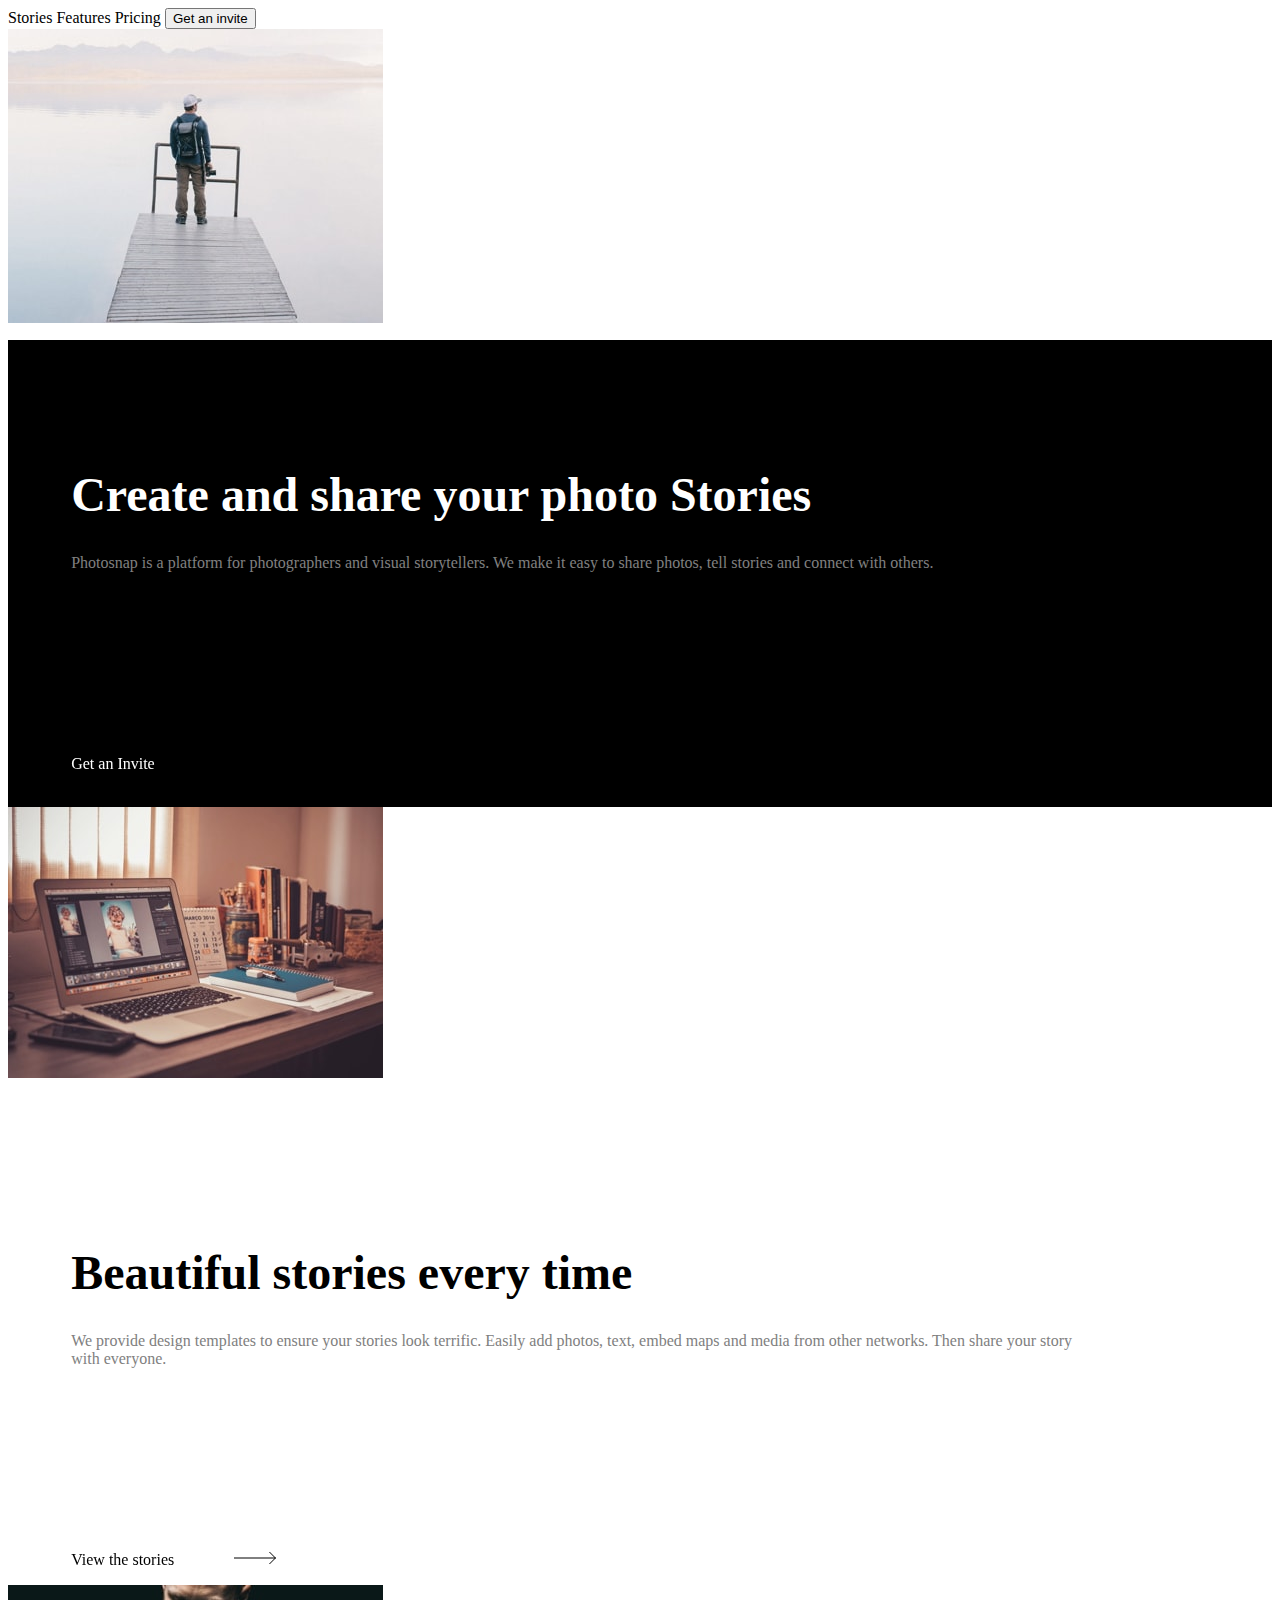
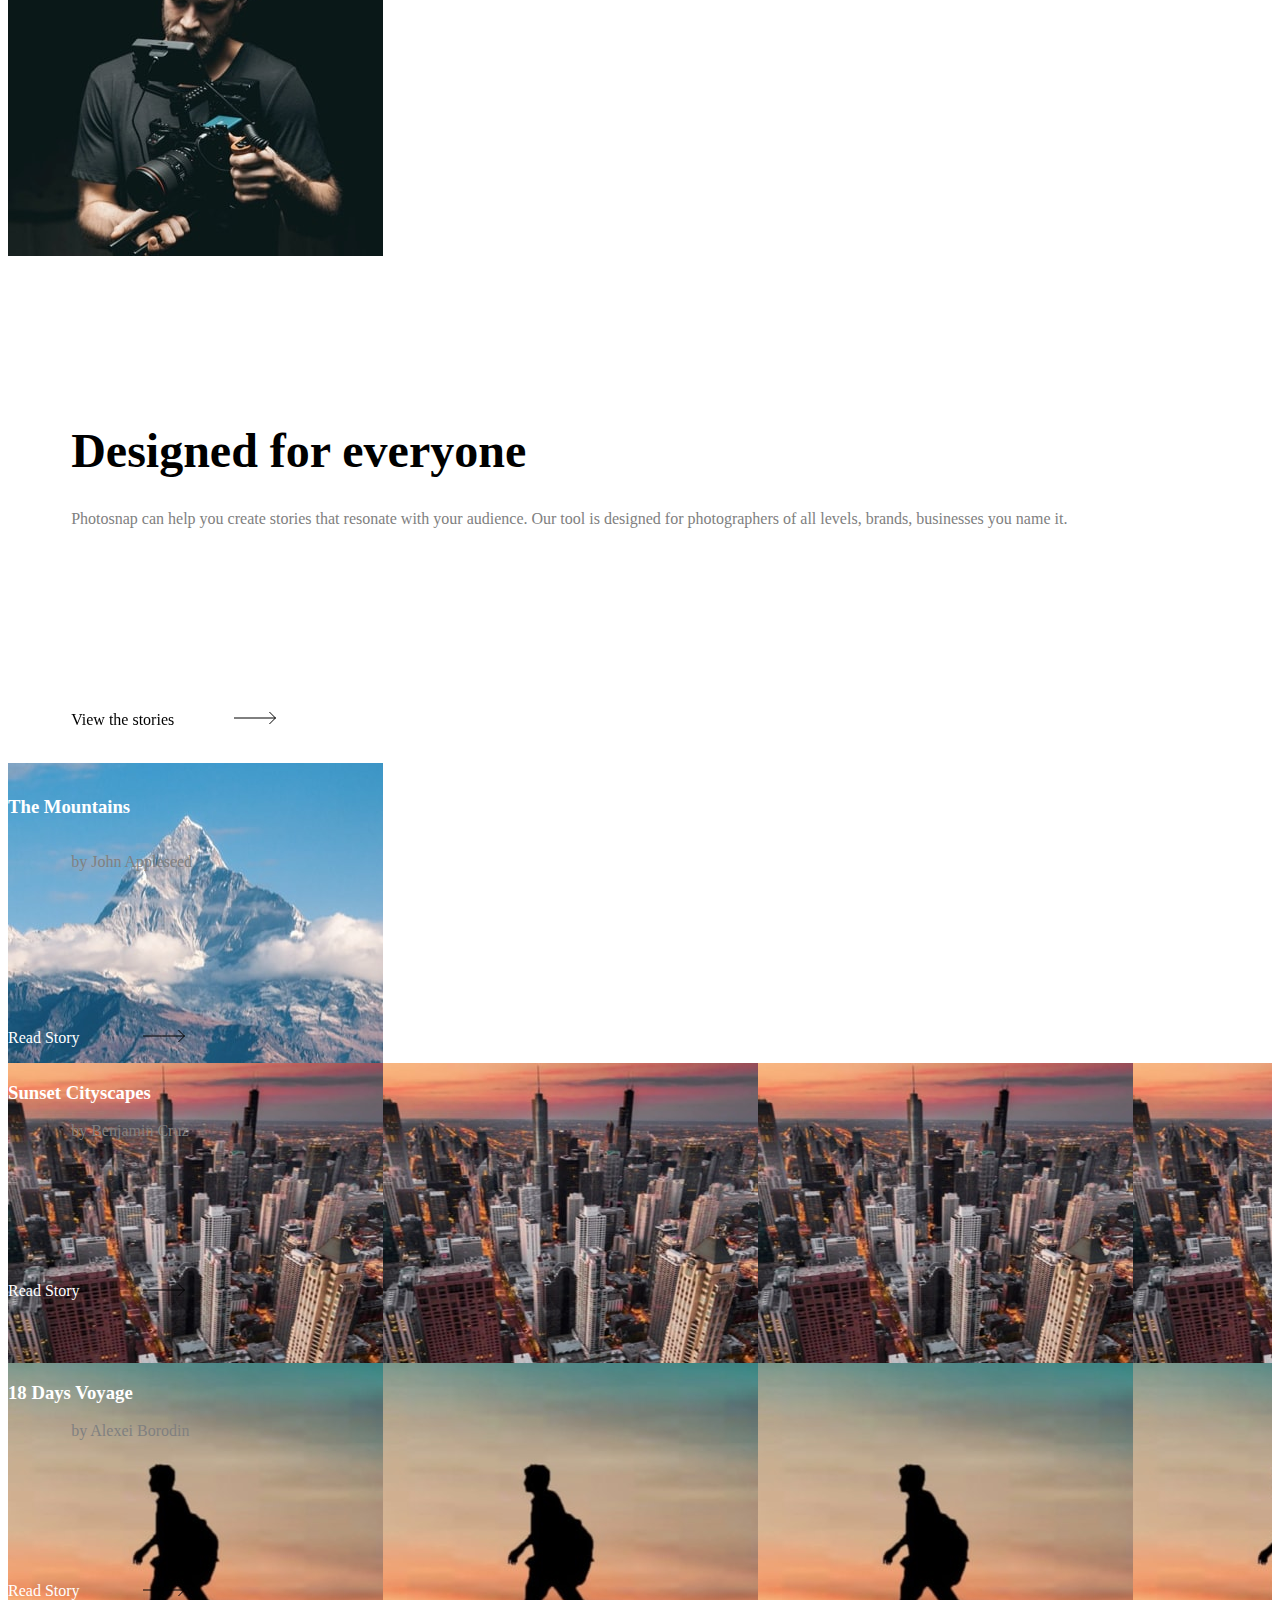
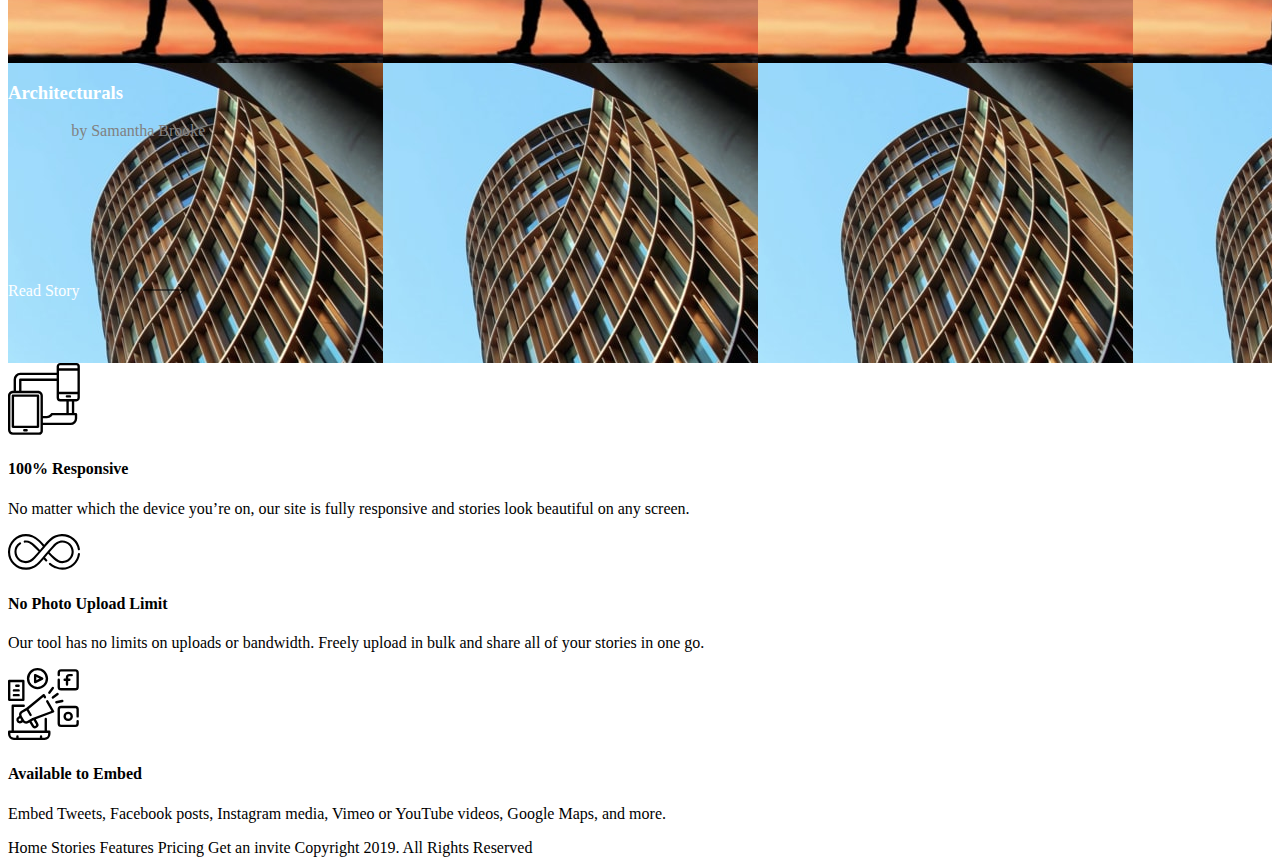
==== index.html @ 24b0a39c "Add files via upload" ====
<!DOCTYPE html>
<html lang="en">
<head>
  <meta charset="UTF-8">
  <meta name="viewport" content="width=device-width, initial-scale=1.0">
  <link rel="stylesheet" href="style.css">
  <link rel="icon" type="image/png" sizes="32x32" href="./assets/favicon-32x32.png">
  
  <title>Frontend Mentor | Photosnap Website Challenge</title>
</head>
<body>
<header class="mainHeader">
  Stories
  Features
  Pricing

  <button class="inviteNavButton">Get an invite</button>
</header>
<main>
  <section class="mainStories">
    <div class="stories1 storiesBig">
      <img src="/assets/home/mobile/create-and-share.jpg" alt="Lake View" class="storiesImg story1Img">
      <section class="storyWriteup story1WU">
        <h1 class="storiesH1">Create and share your photo Stories</h1>

        <p class="storiesP">Photosnap is a platform for photographers and visual storytellers. We make it 
        easy to share photos, tell stories and connect with others.</p>
        <p class="storiesActionP1">Get an Invite <a href="http://"><img src="/assets/shared/desktop/arrow.svg" class="arrowImg" alt="arrowImg"></a></p>
      </section>
    </div>
    <div class="stories2 storiesBig">
      <img src="/assets/home/mobile/beautiful-stories.jpg" alt="Laptop" class="storiesImg story2Img">
      <section class="storyWriteup">
        <h1 class="stories2H1">Beautiful stories every time</h1>
        
        <p class="storiesP">We provide design templates to ensure your stories look terrific. Easily add 
        photos, text, embed maps and media from other networks. Then share your story 
        with everyone.</p>
      

        <p class="storiesActionP2">View the stories<a href="http://"><img src="/assets/shared/desktop/arrow.svg" class="arrowImg" alt="arrowImg"></a></p>
      </section>
    </div>
    <div class="stories3 storiesBig">
      <img src="/assets/home/mobile/designed-for-everyone.jpg" alt="Pic Taking" class="storiesImg story3Img">
      <section class="storyWriteup">
        <h1 class="stories3H1">Designed for everyone</h1>

        <p class="storiesP">Photosnap can help you create stories that resonate with your audience.  Our 
        tool is designed for photographers of all levels, brands, businesses you name it. </p>

        <p class="storiesActionP3">View the stories<a href="http://"><img src="/assets/shared/desktop/arrow.svg" class="arrowImg" alt="arrowImg"></a></p>
      </section>
    </div>
    <div class="stories4 storiesSM">
      <h3 class="storiesH3">The Mountains</h3>
      <p class="storiesP">by John Appleseed</p>
      <p class="storiesActionP">Read Story<a href="http://"><img src="/assets/shared/desktop/arrow.svg" class="arrowImg" alt="arrowImg"></a></p>
    </div>
    <div class="stories5">
      <h3 class="storiesH3">Sunset Cityscapes</h3>
      <p class="storiesP">by Benjamin Cruz</p>
      <p class="storiesActionP">Read Story<a href="http://"><img src="/assets/shared/desktop/arrow.svg" class="arrowImg" alt="arrowImg"></a></p>
    </div>
    <div class="stories6">
      <h3 class="storiesH3">18 Days Voyage</h3>
      <p class="storiesP">by Alexei Borodin</p>
      <p class="storiesActionP">Read Story<a href="http://"><img src="/assets/shared/desktop/arrow.svg" class="arrowImg" alt="arrowImg"></a></p>
    </div>
    <div class="stories7">
      <h3 class="storiesH3">Architecturals</h3>
      <p class="storiesP">by Samantha Brooke</p>
      <p class="storiesActionP">Read Story<a href="http://"><img src="/assets/shared/desktop/arrow.svg" class="arrowImg" alt="arrow Img"></a></p>
    </div>
  </section>
  <section class="feturesDiv">
    <div class="feature1">
      <img src="/assets/features/desktop/responsive.svg" class="featureImg" alt="responsive feature" >
      <h4 class="featureH4">100% Responsive</h4>

      <p class="featureP">No matter which the device you’re on, our site is fully responsive and stories 
      look beautiful on any screen.</p>
    </div>
    <div class="feature2">
      <img src="/assets/features/desktop/no-limit.svg" class="featureImg" alt="no limit feature" >
      <h4 class="featureH4">No Photo Upload Limit</h4>

      <p class="featureP">Our tool has no limits on uploads or bandwidth. Freely upload in bulk and 
      share all of your stories in one go.</p>
    </div>
    <div class="feature3">
      <img src="/assets/features/desktop/embed.svg" class="featureImg" alt="embed feature" >
      <h4 class="featureH4">Available to Embed</h4>

      <p class="featureP">Embed Tweets, Facebook posts, Instagram media, Vimeo or YouTube videos, 
      Google Maps, and more. </p>
    </div>
  </section>
</main>
<footer>
  Home
  Stories
  Features
  Pricing

  Get an invite

  Copyright 2019. All Rights Reserved
</footer>
</body>
</html>
---- style.css ----
.mainStories{
    display: grid;
    grid-template-rows: 1fr 1fr 1fr;
}

.storiesBig{
    display: grid;
    grid-template-rows: 1fr 1.5fr;
    
}

.story1WU{
    
    font-family: sans-serif s;
    background-color: black;
}

.storiesH1{
    font-size: 48px;
    width: 80%;
    margin-top: 10%;
    margin-left: 5%;
    color: white;
    
}

.stories2H1,
.stories3H1{
    font-size: 48px;
    width: 80%;
    margin-top: 10%;
    margin-left: 5%;
    
    
}

.storiesP{
    color: gray;
    margin-left: 5%;
    width: 80%;
}

.storiesActionP1{
    color: white;
    margin-left: 5%;
    filter: saturate(200) hue-rotate(-140deg);
    margin-top: 5%;
    
}

.arrowImg{
    filter: contrast(50);
    margin-left: 5%;
    margin-top: 10%;
}

.storiesActionP2,
.storiesActionP3{
    color: black;
    margin-left: 5%;
    filter: saturate(200) hue-rotate(-140deg);
    margin-top: 5%;
    
}

.stories4{
    background-image: url(/assets/stories/mobile/mountains.jpg);
    height: 300px;
    background-repeat: no-repeat;
    color: white;
    display: flex;
    flex-direction: column;
    justify-content: end;
}

.stories5{
    background-image: url(/assets/stories/mobile/cityscapes.jpg);
    height: 300px;
    color: white;
}


.stories6{
    background-image: url(/assets/stories/mobile/18-days-voyage.jpg);
    height: 300px;
    color: white;
}


.stories7{
    background-image: url(/assets/stories/mobile/architecturals.jpg);
    height: 300px;
    color: white;

}

@media(min-width:1000px){

}
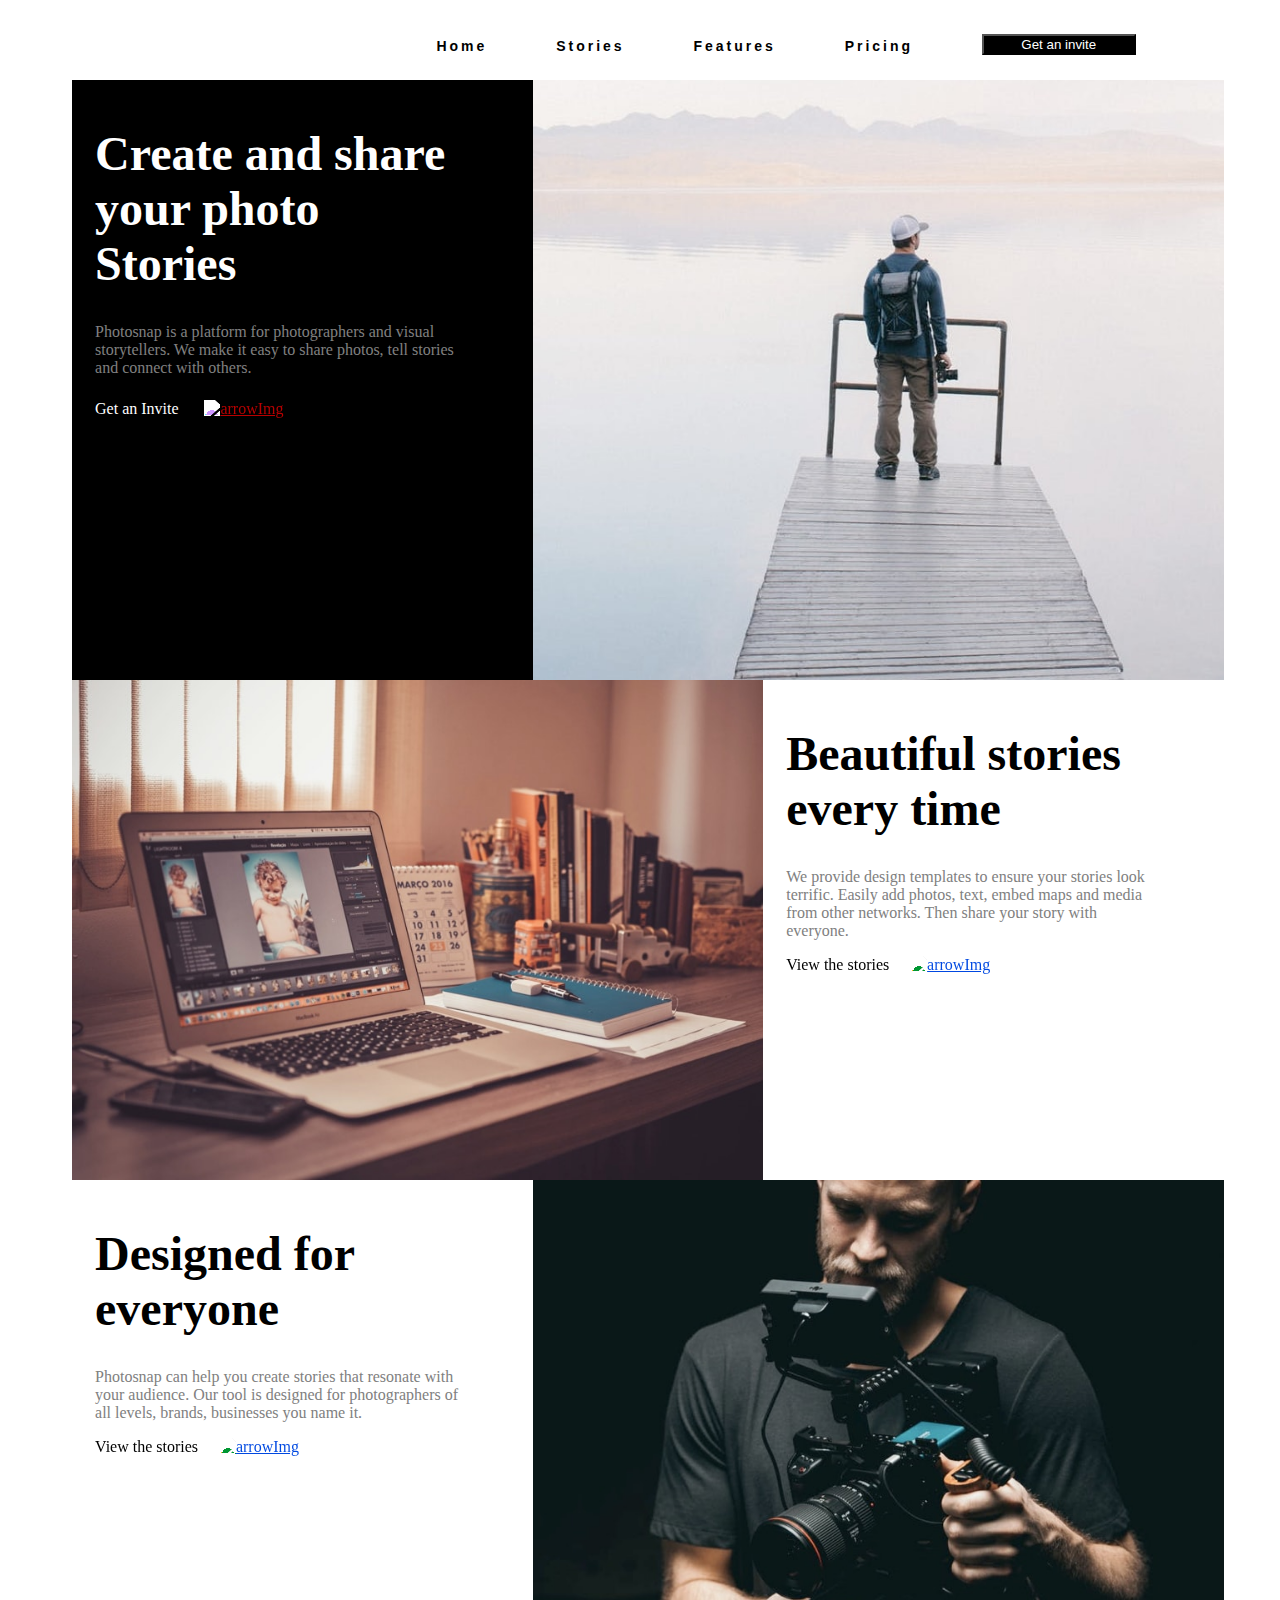
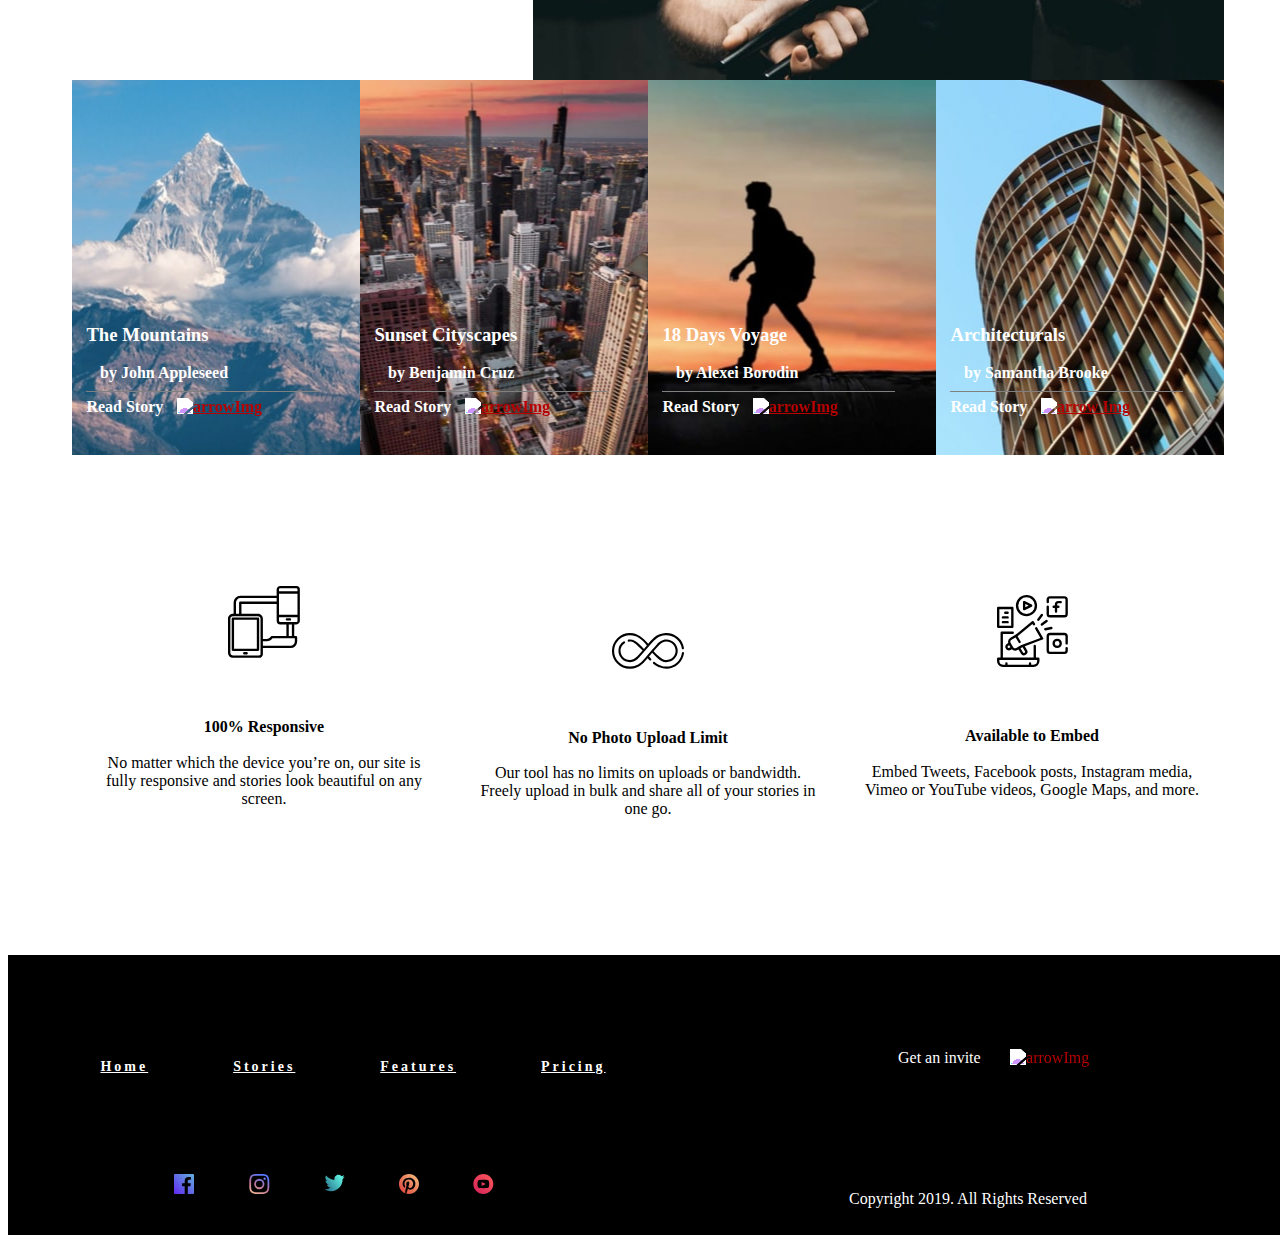
==== commit e0ed9201: "Add files via upload" ====
--- a/index.html
+++ b/index.html
@@ -5,32 +5,48 @@
   <meta name="viewport" content="width=device-width, initial-scale=1.0">
   <link rel="stylesheet" href="style.css">
   <link rel="icon" type="image/png" sizes="32x32" href="./assets/favicon-32x32.png">
-  
+  <link href="https://cdn.jsdelivr.net/npm/bootstrap@5.0.0-beta2/dist/css/bootstrap.min.css" rel="stylesheet" integrity="sha384-BmbxuPwQa2lc/FVzBcNJ7UAyJxM6wuqIj61tLrc4wSX0szH/Ev+nYRRuWlolflfl" crossorigin="anonymous">
   <title>Frontend Mentor | Photosnap Website Challenge</title>
 </head>
 <body>
+<div class="mainContainer">
 <header class="mainHeader">
-  Stories
-  Features
-  Pricing
+<nav>  
+  <div class="logo">
+    <img src="/assets/shared/desktop/logo-black.svg" alt="">
+  </div>
+  <ul class="nav-links">
+      <li><a href="#">Home</a></li>
+      <li><a href="#">Stories</a></li>
+      <li><a href="#">Features</a></li>
+      <li><a href="#">Pricing</a></li>
+      <button class="inviteNavButton">Get an invite</button>
+  </ul>
+  <div class="burger">
+      <div class="line1"></div>
+      <div class="line2"></div>
+      <div class="line3"></div>
+</div>
+</nav>
 
-  <button class="inviteNavButton">Get an invite</button>
 </header>
 <main>
   <section class="mainStories">
     <div class="stories1 storiesBig">
-      <img src="/assets/home/mobile/create-and-share.jpg" alt="Lake View" class="storiesImg story1Img">
+      <!-- <img src="/assets/home/mobile/create-and-share.jpg" alt="Lake View" class="storiesImg story1Img"> -->
+      <div class="story1Img"></div>
       <section class="storyWriteup story1WU">
         <h1 class="storiesH1">Create and share your photo Stories</h1>
 
         <p class="storiesP">Photosnap is a platform for photographers and visual storytellers. We make it 
         easy to share photos, tell stories and connect with others.</p>
-        <p class="storiesActionP1">Get an Invite <a href="http://"><img src="/assets/shared/desktop/arrow.svg" class="arrowImg" alt="arrowImg"></a></p>
+        <p class="storiesActionP1">Get an Invite <a href="http://"><img src="/assets/shared/desktop/arrow-white.svg" class="arrowImg" alt="arrowImg"></a></p>
       </section>
     </div>
     <div class="stories2 storiesBig">
-      <img src="/assets/home/mobile/beautiful-stories.jpg" alt="Laptop" class="storiesImg story2Img">
-      <section class="storyWriteup">
+      <!-- <img src="/assets/home/mobile/beautiful-stories.jpg" alt="Laptop" class="storiesImg story2Img"> -->
+      <div class="story2Img"></div>
+      <section class="storyWriteup story2WU">
         <h1 class="stories2H1">Beautiful stories every time</h1>
         
         <p class="storiesP">We provide design templates to ensure your stories look terrific. Easily add 
@@ -38,42 +54,52 @@
         with everyone.</p>
       
 
-        <p class="storiesActionP2">View the stories<a href="http://"><img src="/assets/shared/desktop/arrow.svg" class="arrowImg" alt="arrowImg"></a></p>
+        <p class="storiesActionP2">View the stories<a href="http://"><img src="/assets/shared/desktop/arrow-black.svg" class="arrowImg" alt="arrowImg"></a></p>
       </section>
     </div>
     <div class="stories3 storiesBig">
-      <img src="/assets/home/mobile/designed-for-everyone.jpg" alt="Pic Taking" class="storiesImg story3Img">
-      <section class="storyWriteup">
+      <!-- <img src="/assets/home/mobile/designed-for-everyone.jpg" alt="Pic Taking" class="storiesImg story3Img"> -->
+      <div class="story3Img"></div>
+      <section class="storyWriteup story3WU">
         <h1 class="stories3H1">Designed for everyone</h1>
 
         <p class="storiesP">Photosnap can help you create stories that resonate with your audience.  Our 
         tool is designed for photographers of all levels, brands, businesses you name it. </p>
 
-        <p class="storiesActionP3">View the stories<a href="http://"><img src="/assets/shared/desktop/arrow.svg" class="arrowImg" alt="arrowImg"></a></p>
+        <p class="storiesActionP3">View the stories<a href="http://"><img src="/assets/shared/desktop/arrow-black.svg" class="arrowImg" alt="arrowImg"></a></p>
       </section>
     </div>
-    <div class="stories4 storiesSM">
-      <h3 class="storiesH3">The Mountains</h3>
-      <p class="storiesP">by John Appleseed</p>
-      <p class="storiesActionP">Read Story<a href="http://"><img src="/assets/shared/desktop/arrow.svg" class="arrowImg" alt="arrowImg"></a></p>
-    </div>
-    <div class="stories5">
-      <h3 class="storiesH3">Sunset Cityscapes</h3>
-      <p class="storiesP">by Benjamin Cruz</p>
-      <p class="storiesActionP">Read Story<a href="http://"><img src="/assets/shared/desktop/arrow.svg" class="arrowImg" alt="arrowImg"></a></p>
-    </div>
-    <div class="stories6">
-      <h3 class="storiesH3">18 Days Voyage</h3>
-      <p class="storiesP">by Alexei Borodin</p>
-      <p class="storiesActionP">Read Story<a href="http://"><img src="/assets/shared/desktop/arrow.svg" class="arrowImg" alt="arrowImg"></a></p>
-    </div>
-    <div class="stories7">
-      <h3 class="storiesH3">Architecturals</h3>
-      <p class="storiesP">by Samantha Brooke</p>
-      <p class="storiesActionP">Read Story<a href="http://"><img src="/assets/shared/desktop/arrow.svg" class="arrowImg" alt="arrow Img"></a></p>
-    </div>
+    <section class="storiesSM">
+      <div class="stories4 ">
+        <div class="storiesSMWU">
+          <h3 class="storiesH3">The Mountains</h3>
+          <p class="storiesP4">by John Appleseed</p>
+          <p class="storiesActionP4">Read Story<a href="http://"><img src="/assets/shared/desktop/arrow-white.svg" class="arrowImg" alt="arrowImg"></a></p>
+        </div>
+      </div>
+      <div class="stories5">
+        <div class="storiesSMWU">
+          <h3 class="storiesH3">Sunset Cityscapes</h3>
+          <p class="storiesP4">by Benjamin Cruz</p>
+          <p class="storiesActionP4">Read Story<a href="http://"><img src="/assets/shared/desktop/arrow-white.svg" class="arrowImg" alt="arrowImg"></a></p>
+        </div>
+      </div>
+      <div class="stories6">
+        <div class="storiesSMWU">
+          <h3 class="storiesH3">18 Days Voyage</h3>
+          <p class="storiesP4">by Alexei Borodin</p>
+          <p class="storiesActionP4">Read Story<a href="http://"><img src="/assets/shared/desktop/arrow-white.svg" class="arrowImg" alt="arrowImg"></a></p>
+        </div>
+      </div>
+      <div class="stories7">
+        <div class="storiesSMWU">
+          <h3 class="storiesH3">Architecturals</h3>
+          <p class="storiesP4">by Samantha Brooke</p>
+          <p class="storiesActionP4">Read Story<a href="http://"><img src="/assets/shared/desktop/arrow-white.svg" class="arrowImg" alt="arrow Img"></a></p>
+        </div>
+      </div>
   </section>
-  <section class="feturesDiv">
+  <section class="featuresDiv">
     <div class="feature1">
       <img src="/assets/features/desktop/responsive.svg" class="featureImg" alt="responsive feature" >
       <h4 class="featureH4">100% Responsive</h4>
@@ -97,15 +123,31 @@
     </div>
   </section>
 </main>
+</div>
 <footer>
-  Home
-  Stories
-  Features
-  Pricing
+  <div class="footerName"><img class="footerLogo" src="/assets/shared/desktop/logo-white.svg" alt="" fill="#0000ff"></div>
+  <div class="btn-group ">
+    <a href="#"><img src="/assets/shared/desktop/facebook.svg" alt="" class="socialBtns"></a>
+    <a href="#"><img src="/assets/shared/desktop/instagram.svg" alt="" class="socialBtns"></a>
+    <a href="#"><img src="/assets/shared/desktop/twitter.svg" alt="" class="socialBtns"></a>
+    <a href="#"><img src="/assets/shared/desktop/pinterest.svg" alt="" class="socialBtns"></a>
+    <a href="#"><img src="/assets/shared/desktop/youtube.svg" alt="" class="socialBtns"></a>
+  </div>
+  <ul class="footerLinks">
+    <li><a href="#">Home</a></li>
+    <li><a href="#">Stories</a></li>
+    <li><a href="#">Features</a></li>
+    <li><a href="#">Pricing</a></li>
+  </ul>
 
-  Get an invite
 
-  Copyright 2019. All Rights Reserved
+  <a id="inviteNavButtonFooter">Get an invite<img src="/assets/shared/desktop/arrow-white.svg" class="arrowImg" alt="arrowImg"></a>
+
+  <div class="footerCopy"><p>Copyright 2019. All Rights Reserved</p></div>
+  
 </footer>
+
+<script src="/script.js"></script>
+
 </body>
 </html>--- a/style.css
+++ b/style.css
@@ -1,20 +1,90 @@
-
+body{
+    width: 100%;
+    box-sizing: border-box;
+}
+
+.mainContainer{
+    min-height: calc(100vh - 200px);
+}
+
+nav {
+    display: flex;
+    justify-content: space-around;
+    align-items: center;
+    min-height: 8vh;
+    background-color: white;
+    font-family: 'Poppins', sans-serif;
+}
+
+.logo{
+    color: rgb(224, 224, 224);
+    text-transform: uppercase;
+    letter-spacing: 5px;
+    font-size: 20px;
+
+}
+
+.nav-links{
+    display: flex;
+    justify-content: space-around;
+    align-items: flex-end;
+    width: 30%;
+}
+
+.nav-links li{
+    list-style: none;
+}
+
+.nav-links a{
+    color: black;
+    text-decoration: none;
+    letter-spacing: 3px;
+    font-weight: bold;
+    font-size: 14px;
+}
+
+.burger{
+    display: none;
+    cursor: pointer;
+    
+
+}
+
+.burger div{
+    width: 25px;
+    height: 3px;
+    background-color: rgb(224, 224, 224);
+    margin: 5px;
+    transition: all 0.3 ease;
+}
+
+.inviteNavButton{
+    background-color: black;
+    color: white;
+    width: 50%;
+}
 
 .mainStories{
     display: grid;
     grid-template-rows: 1fr 1fr 1fr;
+    width: 90%;
+    margin:auto;
 }
 
 .storiesBig{
     display: grid;
     grid-template-rows: 1fr 1.5fr;
-    
+    width: 100%;
 }
 
 .story1WU{
     
     font-family: sans-serif s;
     background-color: black;
+}
+
+.story1Img{
+    background-image: url(/assets/home/mobile/create-and-share.jpg);
 }
 
 .storiesH1{
@@ -36,6 +106,12 @@
     
 }
 
+.story2Img{
+    background-image: url(/assets/home/mobile/beautiful-stories.jpg);
+}
+.story3Img{
+    background-image: url(/assets/home/mobile/designed-for-everyone.jpg);
+}
 .storiesP{
     color: gray;
     margin-left: 5%;
@@ -45,15 +121,18 @@
 .storiesActionP1{
     color: white;
     margin-left: 5%;
-    filter: saturate(200) hue-rotate(-140deg);
+    /* filter: saturate(200) hue-rotate(-140deg); */
     margin-top: 5%;
     
 }
 
 .arrowImg{
-    filter: contrast(50);
+    filter: contrast(100) saturate(200) hue-rotate(140deg);
+    background-color: transparent;
     margin-left: 5%;
-    margin-top: 10%;
+    /* margin-top: 10%; */
+    color: blue;
+    fill: #060;
 }
 
 .storiesActionP2,
@@ -61,41 +140,490 @@
     color: black;
     margin-left: 5%;
     filter: saturate(200) hue-rotate(-140deg);
-    margin-top: 5%;
-    
+    /* margin-top: 5%; */
+    
+}
+
+.storiesActionP4{
+    margin-top: -10px;
+}
+.storiesSM{
+    display: grid;
+    width: 100%;
+    grid-template-rows: repeat(4, 375px);
 }
 
 .stories4{
     background-image: url(/assets/stories/mobile/mountains.jpg);
-    height: 300px;
+    
     background-repeat: no-repeat;
-    color: white;
+    background-position: center;
+    background-size: auto;
+    /* width: 100%; */
+    color: white;
+    display: grid;
+    grid-template-rows: 60% 40%;
+    
+    
+}
+
+.stories5{
+    background-image: url(/assets/stories/mobile/cityscapes.jpg);
+    
+    color: white;
+    background-repeat: no-repeat;
+    background-position: center;
+    background-size: auto;
+   
+    display: grid;
+    grid-template-rows: 60% 40%;
+}
+
+
+.stories6{
+    background-image: url(/assets/stories/mobile/18-days-voyage.jpg);
+    
+    background-repeat: no-repeat;
+    background-position: center;
+    background-size: auto;
+    
+    color: white;
+    display: grid;
+    grid-template-rows: 60% 40%;
+
+}
+
+
+.stories7{
+    background-image: url(/assets/stories/mobile/architecturals.jpg);
+    
+    background-repeat: no-repeat;
+    background-position: center;
+    background-size: auto;
+    
+    color: white;
+    display: grid;
+    grid-template-rows: 60% 40%;
+
+}
+
+.storiesSMWU{
+    grid-row: 2/3;
+    margin-left: 5%;
+    color: white;
+    font-weight: 300;
+    margin-bottom: -3%;
+}
+.storiesP4{
+    color: white;
+    padding-left: 5%;
+    width: 80%;
+    font-weight: 800;
+    padding-bottom: 3%;
+    border-bottom: gray 1px solid;
+}
+.storiesActionP4{
+    font-weight: 700;
+}
+
+.featuresDiv{
+    text-align: center;
+    width: 80%;
+    margin: auto;
+    margin-top: 10%;
+}
+
+.feature2{
+    margin-top: 20%;
+}
+
+.feature3{
+    margin-top: 20%;
+    margin-bottom: 25%;
+}
+
+.featureH4{
+    font-weight: 800;
+}
+
+footer{
+    padding-top: 30px;
+    height: 400px;
+    background-color: #000000;
+    text-align: center;
+}
+
+#inviteNavButtonFooter {
+    background-color: black;
+    color: white;
+    text-align: center;
+    margin-left: 8%;
+    margin-top: 10%;
+}
+
+.footerLinks{
     display: flex;
     flex-direction: column;
-    justify-content: end;
-}
-
-.stories5{
-    background-image: url(/assets/stories/mobile/cityscapes.jpg);
-    height: 300px;
-    color: white;
-}
-
-
-.stories6{
-    background-image: url(/assets/stories/mobile/18-days-voyage.jpg);
-    height: 300px;
-    color: white;
-}
-
-
-.stories7{
-    background-image: url(/assets/stories/mobile/architecturals.jpg);
-    height: 300px;
-    color: white;
-
-}
-
-@media(min-width:1000px){
-
+
+    text-decoration: none;
+    letter-spacing: 3px;
+    font-weight: bold;
+    font-size: 14px;
+    color: white;
+
+}
+
+.footerName{
+    margin-bottom: 20px;
+    margin-top: 10px;
+}
+
+.footerLinks li {
+    list-style: none;
+    color: white;
+    margin-bottom: 5px;
+}
+
+.footerLinks a {
+    list-style: none;
+    color: white;
+    letter-spacing: 3px;
+    margin-top: 10px;
+}
+
+.footerCopy{
+    margin-top: 10%;
+    color: white;
+}
+
+.btn-group{
+    background-color: black;
+    display: flex;
+    justify-content: space-between;
+    width:40%;
+    margin-bottom: 5%;
+    margin-top: 3%;
+}
+.socialBtns{
+    margin-left: 30%;
+    /* padding-left: 3%; */
+    
+}
+
+/* NAV */
+@media screen and (max-width: 900px){
+    body{
+        overflow-x: hidden;
+    }
+    
+    .nav-links{
+        position: absolute;
+            right: 0;
+            height: 300px;
+            top: 8vh;
+            background-color: #ffffff;
+            display: flex;
+            flex-direction: column;
+            align-items: center;
+            width: 100%;
+            transform: translateX(100%);
+            transition: transform 0.5s ease-in;
+    }
+
+    .nav-links li{
+        opacity: 0;
+    }
+
+    .burger{
+        display: block;
+    }
+
+    
+
+}
+
+.nav-active {
+    transform: translateX(0%);
+}
+
+/* normal Media Qs */
+
+@media(min-width:500px){
+    .mainStories{
+        display: grid;
+        grid-template-rows: 600px 500px 500px;
+        
+    }
+
+    .stories1{
+        display: grid;
+        grid-template-columns: 60% 40%;
+        grid-row: 1/2;
+        grid-template-rows: 100%;
+    }
+
+    .story1WU{
+        grid-column: 1/2;
+        grid-row: 1/2;
+       
+       
+    }
+
+    .story1Img{
+        grid-column: 2/3;
+        grid-row: 1/2;
+        background-image: url(/assets/home/tablet/create-and-share.jpg);
+    }
+
+    .stories2{
+        grid-row: 2/3;
+        display: grid;
+        grid-template-columns: 40% 60%;
+        height: 100%;
+        grid-template-rows: 100%;
+    }
+
+    .story2Img{
+        background-image: url(/assets/home/tablet/beautiful-stories.jpg);
+        grid-column: 1/2;
+        /* background-position: center; */
+        height: 100%;
+        grid-row: 1/2;
+        background-repeat: no-repeat;
+    }
+    .story2WU{
+        grid-column: 2/3;
+        grid-row: 1/2;
+    }
+
+    .stories3{
+        grid-row: 3/4;
+        display: grid;
+        grid-template-columns: 60% 40%;
+        grid-template-rows: 100%;
+    }
+
+    .story3WU{
+        grid-column: 1/2;
+        grid-row: 1/2;
+    }
+    .story3Img{
+        grid-column: 2/3;
+        background-image: url(/assets/home/tablet/designed-for-everyone.jpg);
+    }
+
+    .storiesSM{
+        display: grid;
+        grid-template-columns: 1fr 1fr;
+        grid-template-rows: 375px 375px;
+    }
+
+    .stories4{
+        grid-column: 1/2;
+        grid-row: 1/2;
+    }
+    .stories5{
+        grid-column: 2/3;
+        grid-row: 1/2;
+    }
+    .stories6{
+        grid-column: 1/2;
+        grid-row: 2/3;
+    }
+    .stories7{
+        grid-column: 2/3;
+        grid-row: 2/3;
+    }
+
+    .featuresDiv{
+        width: 75%;
+    }
+    .featureImg{
+        margin-bottom: 10%;
+    }
+    .featureH4{
+        margin-bottom: 5%;
+    }
+
+    footer{
+        display: grid;
+        grid-template-columns: 50% 50%;
+        grid-template-rows: 50% 50%;
+        height: 200px;
+    }
+    .footerName{
+        grid-column: 1/2;
+        grid-row: 1/2;
+    }
+    .footerLinks{
+        
+        grid-column: 1/2;
+        grid-row: 1/2;
+        display: flex;
+        flex-direction: row;
+        justify-content: space-between;
+        padding-top: 60px;
+        text-decoration: none;
+        margin-left: 10px;
+        word-spacing: 5%;
+    }
+    
+    .btn-group{
+        grid-column: 1/2;
+        grid-row: 2/3;
+        display: flex;
+        justify-content: space-between;
+        width:50%;
+        margin-left: 25%;
+        margin-top: 10%;
+    }
+    .inviteNavButtonFooter{
+        grid-column: 2/3;
+        grid-row: 1/2;
+    }
+    .footerCopy{
+        grid-column: 2/3;
+        grid-row: 2/3;
+    }
+
+}
+
+
+
+@media(min-width:920px){
+
+    .nav-links{
+        display: flex;
+        justify-content: space-around;
+        width: 60%;
+    }
+
+    .inviteNavButton{
+        background-color: black;
+        color: white;
+        width: 20%;
+    }
+
+    .stories1{
+        grid-template-columns: 40% 60%;
+    }
+    .story1Img{
+        background-image: url(/assets/home/desktop/create-and-share.jpg);
+        background-size: cover;
+    }
+    .stories2{
+        grid-template-columns: 60% 40%;
+    }
+    .story2Img{
+        background-image: url(/assets/home/desktop/beautiful-stories.jpg);
+        background-size: cover;
+    }
+    .stories3{
+        grid-template-columns: 40% 60%;
+    }
+    .story3Img{
+        background-image: url(/assets/home/desktop/designed-for-everyone.jpg);
+        background-size: cover;
+    }
+
+    .storiesSM {
+        display: grid;
+        grid-template-columns: repeat(4, 1fr);
+        grid-template-rows: 375px;
+        height: 100%;
+        
+    }
+    .stories4{
+        grid-column: 1/2;
+        grid-row: 1/2;
+    }
+    .stories5{
+        grid-column: 2/3;
+        grid-row: 1/2;
+    }
+    .stories6{
+        grid-column: 3/4;
+        grid-row: 1/2;
+    }
+    .stories7{
+        grid-column: 4/5;
+        grid-row: 1/2;
+    }
+
+    .featuresDiv{
+        display: flex;
+        /* grid-template-columns: 1fr 1fr 1fr; */
+        width: 100%;
+        margin: auto;
+        align-items: center;
+        flex-direction: row;
+        justify-content: space-around;
+        height: 500px;
+    }
+    .feature1{
+        width: 30%;
+        margin-top: initial;
+    }
+    .feature2{
+        width: 30%;
+        margin-top: 5%;
+    }
+    .feature3{
+        width: 30%;
+        margin: initial;
+        
+    }
+
+    footer{
+        display: grid;
+        grid-template-columns: 50% 50%;
+        grid-template-rows: 50% 50%;
+        height: 250px;
+    }
+
+    .footerLinks{
+        
+        grid-column: 1/2;
+        grid-row: 1/2;
+        display: flex;
+        flex-direction: row;
+        justify-content: space-around;
+        padding-top: 60px;
+        text-decoration: none;
+        margin-left: 10px;
+        /* word-spacing: 2%; */
+    }
+    
+    .btn-group{
+        grid-column: 1/2;
+        grid-row: 2/3;
+        display: flex;
+        justify-content: space-between;
+        width:50%;
+        margin-left: 25%;
+        margin-top: 10%;
+    }
+
+}
+
+
+@keyframes navLinkFade{
+    from{
+        opacity: 0;
+        transform: translateX(50px);
+    }
+    to{
+        opacity: 1;
+        transform: translateX(0px);
+    }
+}
+
+.toggle .line1{
+    transform: rotate(-45deg) translate(-5px, 6px);
+}
+.toggle .line2{
+    opacity: 0;
+}
+.toggle .line3{
+    transform: rotate(45deg) translate(-5px, -6px);
 }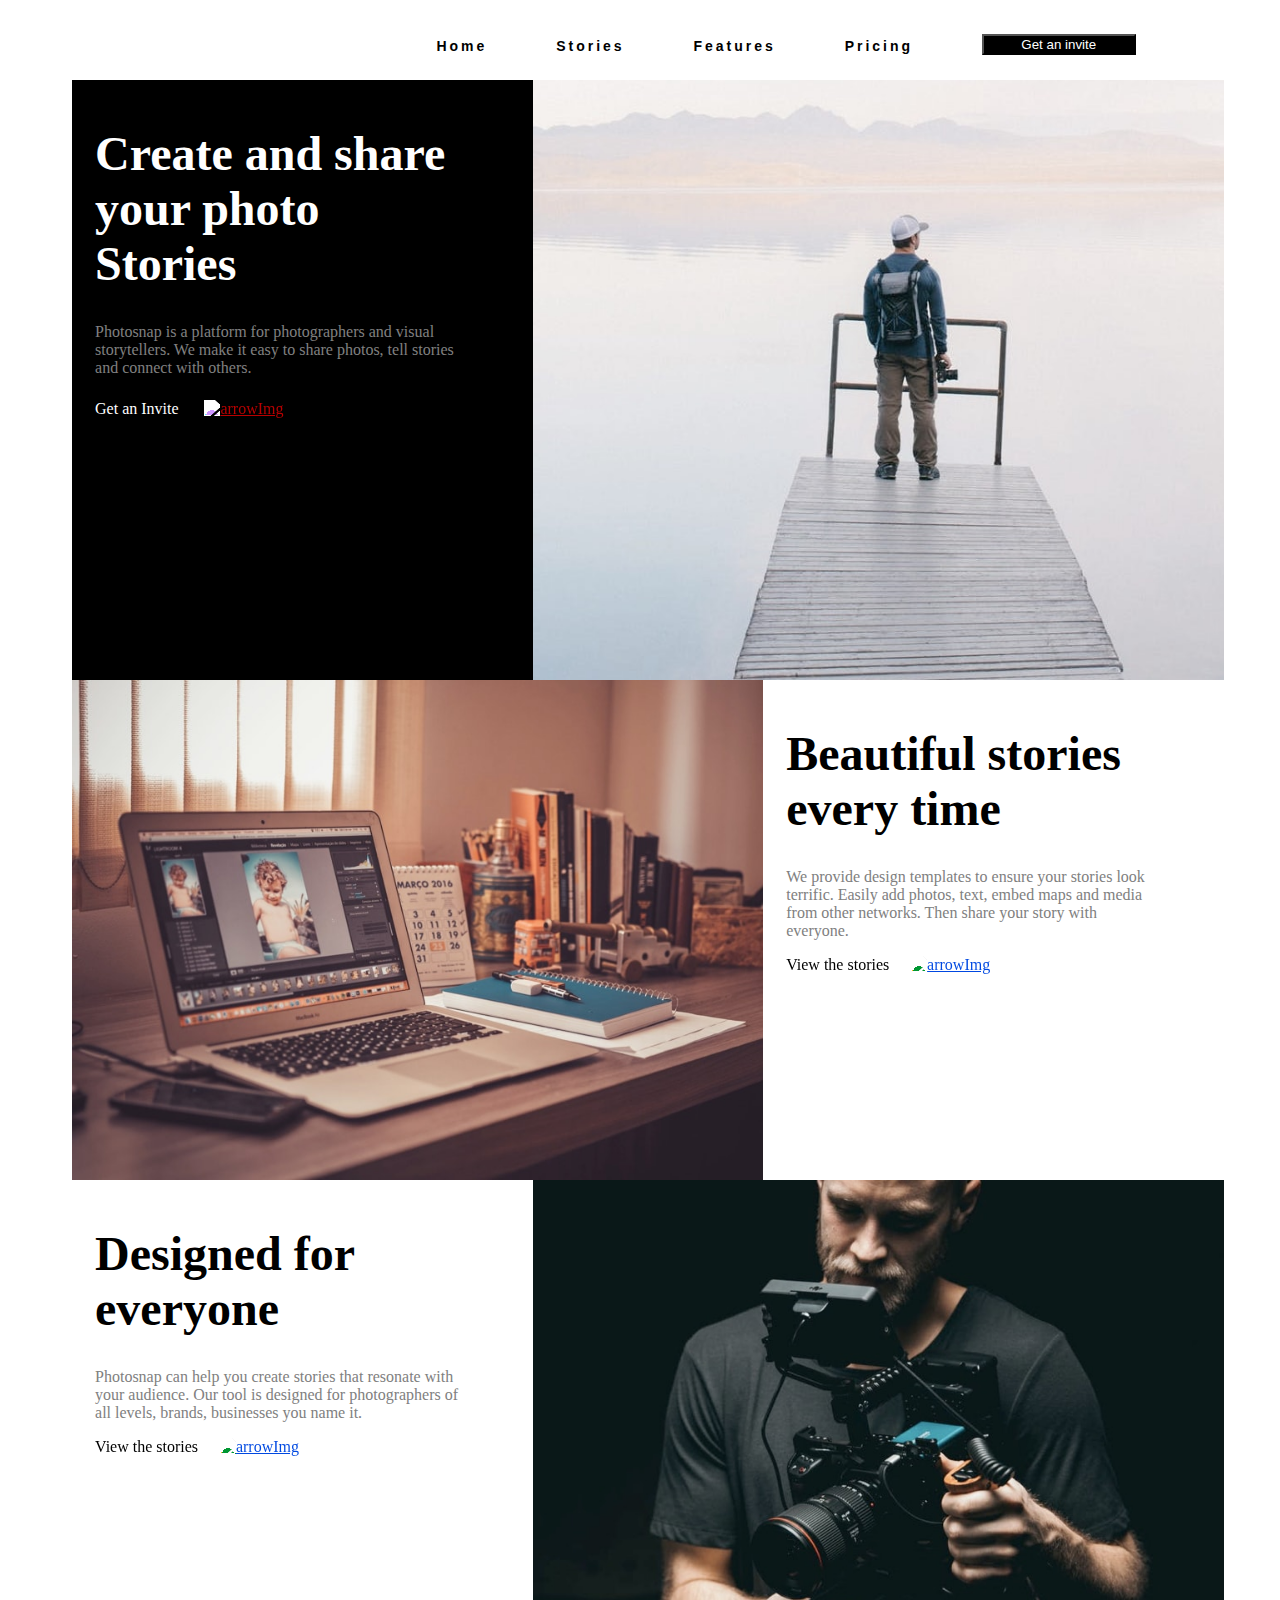
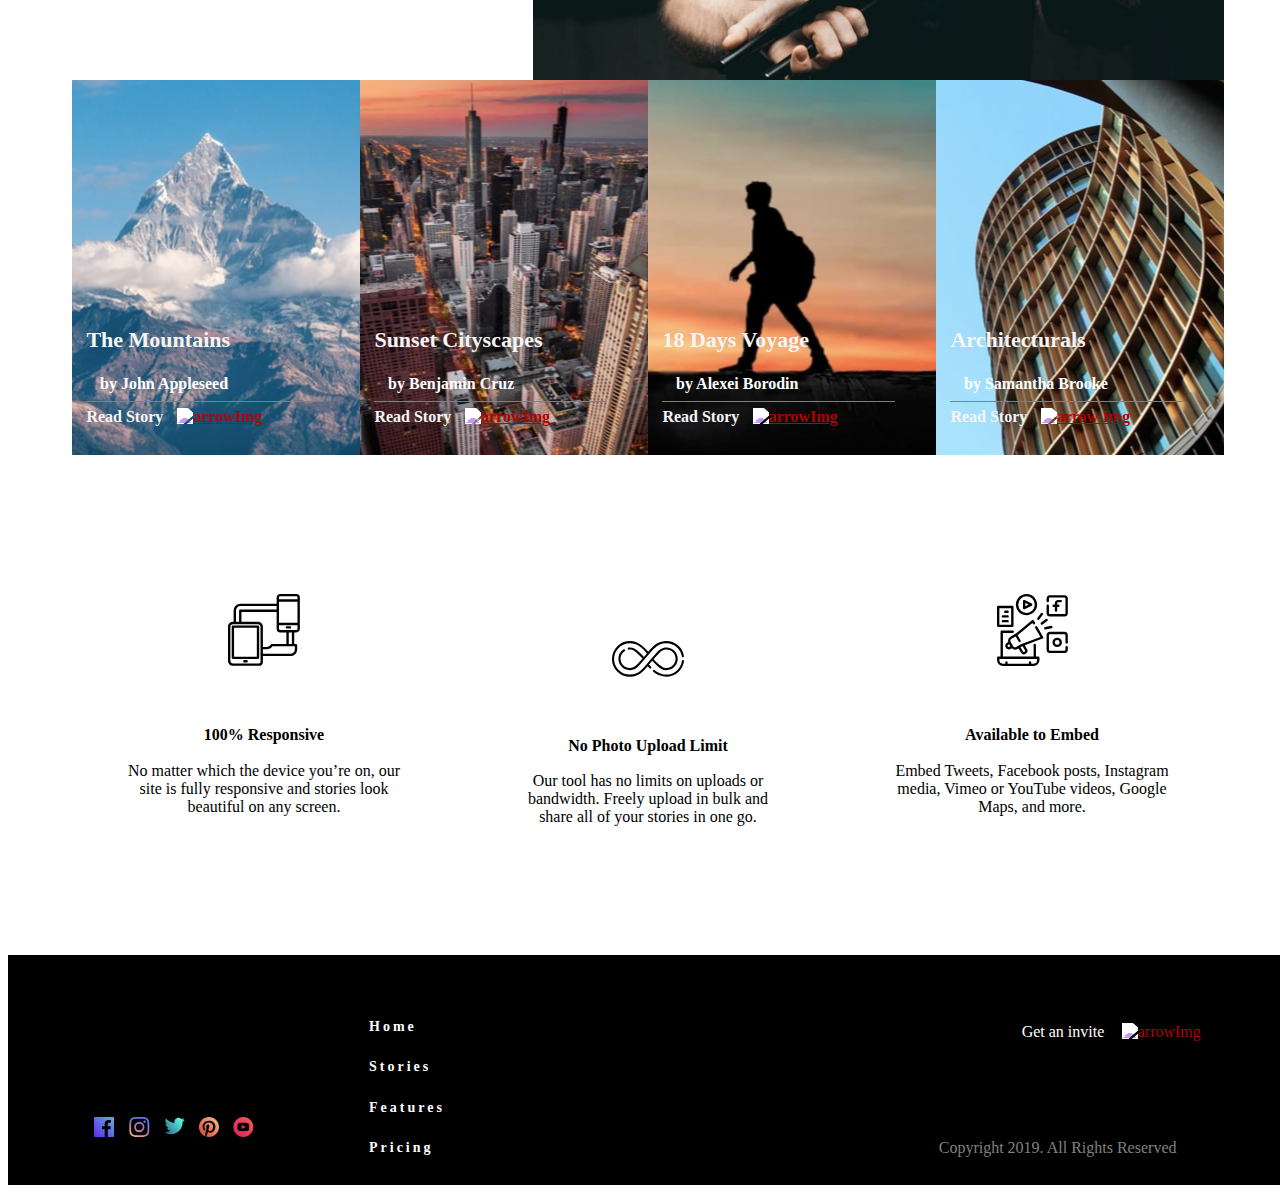
==== commit e5cb2ddc: "Add files via upload" ====
--- a/index.html
+++ b/index.html
@@ -16,10 +16,10 @@
     <img src="/assets/shared/desktop/logo-black.svg" alt="">
   </div>
   <ul class="nav-links">
-      <li><a href="#">Home</a></li>
-      <li><a href="#">Stories</a></li>
-      <li><a href="#">Features</a></li>
-      <li><a href="#">Pricing</a></li>
+      <li><a href="index.html">Home</a></li>
+      <li><a href="stories.html">Stories</a></li>
+      <li><a href="features.html">Features</a></li>
+      <li><a href="pricing.html">Pricing</a></li>
       <button class="inviteNavButton">Get an invite</button>
   </ul>
   <div class="burger">
@@ -134,10 +134,10 @@
     <a href="#"><img src="/assets/shared/desktop/youtube.svg" alt="" class="socialBtns"></a>
   </div>
   <ul class="footerLinks">
-    <li><a href="#">Home</a></li>
-    <li><a href="#">Stories</a></li>
-    <li><a href="#">Features</a></li>
-    <li><a href="#">Pricing</a></li>
+      <li><a href="index.html">Home</a></li>
+      <li><a href="stories.html">Stories</a></li>
+      <li><a href="features.html">Features</a></li>
+      <li><a href="pricing.html">Pricing</a></li>
   </ul>
 
 
--- a/style.css
+++ b/style.css
@@ -1,3 +1,8 @@
+/* mobile -> tablet -> desktop
+Home->stories->features->pricing
+ */
+
+
 body{
     width: 100%;
     box-sizing: border-box;
@@ -7,6 +12,12 @@
     min-height: calc(100vh - 200px);
 }
 
+
+/* ---------------------------------------
+------------------------------------------------------
+Shared Nav / footer---------------------------
+------------------------------------------------------
+---------------------------------------*/
 nav {
     display: flex;
     justify-content: space-around;
@@ -64,6 +75,72 @@
     width: 50%;
 }
 
+
+#inviteNavButtonFooter {
+    background-color: black;
+    color: white;
+    text-align: center;
+    margin-left: 8%;
+    margin-top: 10%;
+}
+
+.footerLinks{
+    display: flex;
+    flex-direction: column;
+
+    text-decoration: none;
+    letter-spacing: 3px;
+    font-weight: bold;
+    font-size: 14px;
+    color: white;
+
+}
+
+.footerName{
+    margin-bottom: 20px;
+    margin-top: 10px;
+}
+
+.footerLinks li {
+    list-style: none;
+    color: white;
+    margin-bottom: 5px;
+}
+
+.footerLinks a {
+    list-style: none;
+    color: white;
+    letter-spacing: 3px;
+    margin-top: 10px;
+    text-decoration: none;
+    margin-right: 5%;
+}
+
+.footerCopy{
+    margin-top: 10%;
+    color: white;
+}
+
+.btn-group{
+    background-color: black;
+    display: flex;
+    justify-content: space-between;
+    width:40%;
+    margin-bottom: 5%;
+    margin-top: 3%;
+    margin-left: 30%;
+}
+.socialBtns{
+    margin-left: 30%;
+    /* padding-left: 3%; */
+    
+}
+
+/* ---------------------------------------
+----------------------------------------------
+home-------------------------------------------
+-------------------------------------------------
+---------------------------------------*/
 .mainStories{
     display: grid;
     grid-template-rows: 1fr 1fr 1fr;
@@ -153,6 +230,11 @@
     grid-template-rows: repeat(4, 375px);
 }
 
+.storiesH3{
+    font-weight: 900;
+    font-size: 22px;
+}
+
 .stories4{
     background-image: url(/assets/stories/mobile/mountains.jpg);
     
@@ -210,7 +292,7 @@
 .storiesSMWU{
     grid-row: 2/3;
     margin-left: 5%;
-    color: white;
+    color: rgb(246, 244, 244);
     font-weight: 300;
     margin-bottom: -3%;
 }
@@ -253,64 +335,508 @@
     text-align: center;
 }
 
-#inviteNavButtonFooter {
+/* ---------------------------------------
+--------------------------------------------
+Feature Page---------------------------
+-------------------------------------------
+---------------------------------------*/
+.feature-Top{
+    display: grid;
+    grid-template-rows: 250px 250px;
+}
+.feature-TopMobileBackground{
+    background-image: url(/assets/features/mobile/hero.jpg);
+    background-size: cover;
+}
+.feature-TopWU{
+   background-color: black;
+   color: rgb(246, 242, 242);
+   padding: 5%;
+   font-family: sans-serif, 'Lucida Sans', 'Lucida Sans Regular', 'Lucida Grande', 'Lucida Sans Unicode', Geneva, Verdana, sans-serif;
+   line-height: 1.7em;
+}
+.feature-Big-P{
+    color: lightgray;
+    font-family: sans-serif, 'Lucida Sans', 'Lucida Sans Regular', 'Lucida Grande', 'Lucida Sans Unicode', Geneva, Verdana, sans-serif;
+    line-height: 1.7em;
+}
+
+.feature-Main-Section{
+    text-align: center;
+    margin-top: 10%;
+    width:95%
+}
+
+.featureSectionShared{
+    margin-top: 10%;
+}
+.feature-BetaH1{
+    font-size: 35px;
+    width:80%;
+    padding-top: 15%;
+    margin: auto;
+    font-family: DM sans-serif;
+    
+}
+
+.feature-Beta{
+    background-image: url(/assets/shared/mobile/bg-beta.jpg);
+    height: 250px;
+    color: white;
+    margin-top: 20%;
+    background-size: cover;
+}
+.featureAction{
+    margin-top: 10%;
+    margin-left: 10%;
+}
+
+.featureP{
+    width: 80%;
+    margin: auto;
+}
+
+/* ---------------------------------------
+-----------------------------------------------
+Stories Page---------------------------
+-----------------------------------------------
+---------------------------------------*/
+.stories-top{
+    display: grid;
+    grid-template-rows: 400px min-content;
+}
+
+.stories-top-bg{
+    background-image: url(/assets/stories/mobile/moon-of-appalacia.jpg);
+    grid-row: 1/2;
+    background-size: cover;
+}
+.stories-top-wu{
+    grid-row: 2/3;
+    background-color: black;
+    color: rgb(221, 219, 219);
+    padding: 8%;
+    line-height: 25px;
+    font-family: sans-serif, 'Lucida Sans', 'Lucida Sans Regular', 'Lucida Grande', 'Lucida Sans Unicode', Geneva, Verdana, sans-serif;
+    
+}
+.stories-top-h1{
+    font-size: 30px;
+    line-height: 35px;
+    width: 80%;
+    font-family: sans-serif, 'Lucida Sans', 'Lucida Sans Regular', 'Lucida Grande', 'Lucida Sans Unicode', Geneva, Verdana, sans-serif;
+    text-transform: uppercase;
+}
+
+.storiesP4Top{
+    color: white;
+    padding-left: 5%;
+    width: 80%;
+    font-weight: 900;
+    /* padding-bottom: 3%; */
+}
+
+.stories-mainContainer{
+    display: grid;
+    grid-template-rows: repeat(16, 375px);
+}
+.stories-SM-1{
+    grid-row: 1/2;
+    background-image: url(/assets/stories/mobile/mountains.jpg);
+    height: 100%;
+    width: 100%;
+    background-size: cover;
+}
+.stories-SM-2{
+    grid-row: 2/3;
+    background-image: url(/assets/stories/mobile/cityscapes.jpg);
+    height: 100%;
+    width: 100%;
+    background-size: cover;
+}
+.stories-SM-3{
+    grid-row: 3/4;
+    background-image: url(/assets/stories/mobile/18-days-voyage.jpg);
+    height: 100%;
+    width: 100%;
+    background-size: cover;
+}
+.stories-SM-4{
+    grid-row: 4/5;
+    background-image: url(/assets/stories/mobile/architecturals.jpg);
+    height: 100%;
+    width: 100%;
+    background-size: cover;
+}
+.stories-SM-5{
+    grid-row: 5/6;
+    background-image: url(/assets/stories/mobile/world-tour.jpg);
+    height: 100%;
+    width: 100%;
+    background-size: cover;
+}
+.stories-SM-6{
+    grid-row: 6/7;
+    background-image: url(/assets/stories/mobile/unforeseen-corners.jpg);
+    height: 100%;
+    width: 100%;
+    background-size: cover;
+}
+.stories-SM-7{
+    grid-row: 7/8;
+    background-image: url(/assets/stories/mobile/king-on-africa.jpg);
+    height: 100%;
+    width: 100%;
+    background-size: cover;
+}
+.stories-SM-8{
+    grid-row: 8/9;
+    background-image: url(/assets/stories/mobile/trip-to-nowhere.jpg);
+    height: 100%;
+    width: 100%;
+    background-size: cover;
+}
+.stories-SM-9{
+    grid-row: 9/10;
+    background-image: url(/assets/stories/mobile/rage-of-the-sea.jpg);
+    height: 100%;
+    width: 100%;
+    background-size: cover;
+}
+.stories-SM-10{
+    grid-row: 10/11;
+    background-image: url(/assets/stories/mobile/running-free.jpg);
+    height: 100%;
+    width: 100%;
+    background-size: cover;
+    color: initial
+}
+.stories-SM-11{
+    grid-row: 11/12;
+    background-image: url(/assets/stories/mobile/behind-the-waves.jpg);
+    height: 100%;
+    width: 100%;
+    background-size: cover;
+}
+.stories-SM-12{
+    grid-row: 12/13;
+    background-image: url(/assets/stories/mobile/calm-waters.jpg);
+    height: 100%;
+    width: 100%;
+    background-size: cover;
+}
+.stories-SM-13{
+    grid-row: 13/14;
+    background-image: url(/assets/stories/mobile/milky-way.jpg);
+    height: 100%;
+    width: 100%;
+    background-size: cover;
+}
+.stories-SM-14{
+    grid-row: 14/15;
+    background-image: url(/assets/stories/mobile/dark-forest.jpg);
+    height: 100%;
+    width: 100%;
+    background-size: cover;
+}
+.stories-SM-15{
+    grid-row: 15/16;
+    background-image: url(/assets/stories/mobile/somwarpet.jpg);
+    height: 100%;
+    width: 100%;
+    background-size: cover;
+
+}
+.stories-SM-16{
+    grid-row: 16/17;
+    background-image: url(/assets/stories/mobile/land-of-dreams.jpg);
+    height: 100%;
+    width: 100%;
+    background-size: cover;
+}
+
+.ssmwu{
+    display: grid;
+    grid-template-rows: 50% 50%;
+}
+
+#pWhite,
+#ppWhite,
+#pppWhite,
+#ppppWhite{
+    color: rgb(14, 14, 11);
+}
+
+/* ---------------------------------------
+//////////////////
+Pricing
+???????????????????? */
+
+/* The switch - the box around the slider */
+.switch {
+    position: relative;
+    display: inline-block;
+    width: 60px;
+    height: 34px;
+  }
+  
+  /* Hide default HTML checkbox */
+  .switch input {
+    opacity: 0;
+    width: 0;
+    height: 0;
+  }
+  
+  /* The slider */
+  .slider {
+    position: absolute;
+    cursor: pointer;
+    top: 0;
+    left: 0;
+    right: 0;
+    bottom: 0;
+    background-color: #ccc;
+    -webkit-transition: .4s;
+    transition: .4s;
+  }
+  
+  .slider:before {
+    position: absolute;
+    content: "";
+    height: 26px;
+    width: 26px;
+    left: 4px;
+    bottom: 4px;
+    background-color: white;
+    -webkit-transition: .4s;
+    transition: .4s;
+  }
+  
+  input:checked + .slider {
+    background-color: #2196F3;
+  }
+  
+  input:focus + .slider {
+    box-shadow: 0 0 1px #2196F3;
+  }
+  
+  input:checked + .slider:before {
+    -webkit-transform: translateX(26px);
+    -ms-transform: translateX(26px);
+    transform: translateX(26px);
+  }
+  
+  /* Rounded sliders */
+  .slider.round {
+    border-radius: 34px;
+  }
+  
+  .slider.round:before {
+    border-radius: 50%;
+  }
+  /* end toggle */
+
+.pricing-top{
+    display: grid;
+    grid-template-rows: 300px min-content;
+}
+.pricing-topPic{
+    grid-row: 1/2;
+    background-image: url(/assets/pricing/mobile/hero.jpg);
+    background-size: cover;
+}
+.pricing-topWU{
+    grid-row: 2/3;
+    background-color: black;
+    
+    padding: 20% 10%;
+}
+.pricing-topH1{
+    font-size: 40px;
+    font-family: sans-serif, 'Lucida Sans', 'Lucida Sans Regular', 'Lucida Grande', 'Lucida Sans Unicode', Geneva, Verdana, sans-serif;
+    text-transform: uppercase;
+    color: rgb(230, 224, 224);
+}
+.pricing-pTop{
+    font-family: sans-serif, 'Lucida Sans', 'Lucida Sans Regular', 'Lucida Grande', 'Lucida Sans Unicode', Geneva, Verdana, sans-serif;
+    color: gray;
+    line-height: 25px;
+
+}
+
+.pricingToggler{
+    display: grid;
+    grid-template-columns: 30% 30% 30%;
+    grid-template-rows: 1fr;
+    margin: 20px;
+    
+    text-align: center;
+
+}
+
+.pricing-yearly{
+    display: none;
+}
+
+.pricing-h4-m{
+    grid-column: 1/2;
+    padding-left: 30px;
+
+}
+.pricing-toggleSwitch{
+    grid-column: 2/3;
+    padding-top: 10px;
+    padding-left: 20px;
+}
+.pricing-h4-y{
+    grid-column: 3/4;
+}
+.pricing-options{
+    display: grid;
+    grid-template-rows: repeat(3, min-content);
+}
+.pricing-Option1{
+    margin: 5%;
+    text-align: center;
+    background-color: rgb(230, 227, 227);
+    grid-row: 1/2;
+    padding: 5%;
+}
+.pricing-optionPriceBlack{
+    color: black;
+    font-size: 50px;
+    font-weight: 800;
+    margin: auto;
+}
+
+.pricing-Option2{
+    margin: 5%;
+    text-align: center;
+    background-color: black;
+    grid-row: 2/3;
+    padding: 5%;
+}
+.pricing-priceTitleWhite,
+.pricing-optionPriceWhite{
+    color: white;
+}
+.pricing-optionPriceWhite{
+    color: white;
+    font-size: 50px;
+    font-weight: 800;
+    margin: auto;
+}
+
+
+.pricing-pricePWhite,
+.pricing-pricePWhite{
+    color: gray;
+}
+
+.pricing-Option3{
+    margin: 5%;
+    text-align: center;
+    background-color: rgb(230, 227, 227);
+    grid-row: 3/4;
+    padding: 5%;
+}
+
+.pricing-optionButtonBlack{
+    width: 70%;
+    height: 40px;
     background-color: black;
     color: white;
-    text-align: center;
-    margin-left: 8%;
-    margin-top: 10%;
-}
-
-.footerLinks{
-    display: flex;
-    flex-direction: column;
-
-    text-decoration: none;
     letter-spacing: 3px;
-    font-weight: bold;
-    font-size: 14px;
-    color: white;
-
-}
-
-.footerName{
-    margin-bottom: 20px;
-    margin-top: 10px;
-}
-
-.footerLinks li {
-    list-style: none;
-    color: white;
-    margin-bottom: 5px;
-}
-
-.footerLinks a {
-    list-style: none;
-    color: white;
+}
+.pricing-optionButtonWhite{
+    width: 70%;
+    height: 40px;
+    background-color: rgb(224, 219, 219);
+    color: black;
     letter-spacing: 3px;
-    margin-top: 10px;
-}
-
-.footerCopy{
-    margin-top: 10%;
-    color: white;
-}
-
-.btn-group{
-    background-color: black;
-    display: flex;
-    justify-content: space-between;
-    width:40%;
-    margin-bottom: 5%;
-    margin-top: 3%;
-}
-.socialBtns{
-    margin-left: 30%;
-    /* padding-left: 3%; */
-    
-}
-
-/* NAV */
+}
+
+.pricing-compareH1{
+    display: none;
+}
+
+.pricing-featuresHead{
+    display: grid;
+
+
+}
+
+.pricing-featH3{
+    margin-left: 5%;
+    border-bottom: 1px gray solid;
+    width: 90%;
+    padding-bottom: 5%;
+    
+}
+.pricing-feat-head-bas,
+.pricing-feat-head-pro,
+.pricing-feat-head-bus{
+    display: none;
+}
+
+
+
+.pricing-features1,
+.pricing-features2,
+.pricing-features3,
+.pricing-features4,
+.pricing-features5,
+.pricing-features6,
+.pricing-features7,
+.pricing-features8{
+    display: grid;
+    grid-template-columns: 30% 30% 30%;
+    grid-template-rows: 30px 15px 30px;
+    width: 90%;
+    grid-gap: 15px;
+    margin: auto;
+    border-bottom: gray 1px solid;
+}
+.pricing-featureH3{
+    grid-column: 1/4;
+    grid-row: 1/2;
+
+    
+}
+.pricing-feat-pro{
+    grid-column: 1/2;
+    grid-row: 2/3;
+}
+.pricing-feat-pro{
+    grid-column: 2/3;
+    grid-row: 2/3;
+}
+.pricing-feat-bus{
+    grid-column: 3/4;
+    grid-row: 2/3;
+}
+.pricing-feat-check1{
+    grid-column: 1/2;
+    grid-row: 3/4; 
+}
+.pricing-feat-check2{
+    grid-column: 2/3;
+    grid-row: 3/4; 
+}
+.pricing-feat-check3{
+    grid-column: 3/4;
+    grid-row: 3/4; 
+}
+
+
+
+
+
+/*
+
+NAV 
+
+*/
 @media screen and (max-width: 900px){
     body{
         overflow-x: hidden;
@@ -346,105 +872,15 @@
     transform: translateX(0%);
 }
 
-/* normal Media Qs */
+/* ---------------------------------------
+------------------------------------------------------------
+normal Media Qs---------------------------
+--------------------------------------------------------
+ ---------------------------------------*/
 
 @media(min-width:500px){
-    .mainStories{
-        display: grid;
-        grid-template-rows: 600px 500px 500px;
-        
-    }
-
-    .stories1{
-        display: grid;
-        grid-template-columns: 60% 40%;
-        grid-row: 1/2;
-        grid-template-rows: 100%;
-    }
-
-    .story1WU{
-        grid-column: 1/2;
-        grid-row: 1/2;
-       
-       
-    }
-
-    .story1Img{
-        grid-column: 2/3;
-        grid-row: 1/2;
-        background-image: url(/assets/home/tablet/create-and-share.jpg);
-    }
-
-    .stories2{
-        grid-row: 2/3;
-        display: grid;
-        grid-template-columns: 40% 60%;
-        height: 100%;
-        grid-template-rows: 100%;
-    }
-
-    .story2Img{
-        background-image: url(/assets/home/tablet/beautiful-stories.jpg);
-        grid-column: 1/2;
-        /* background-position: center; */
-        height: 100%;
-        grid-row: 1/2;
-        background-repeat: no-repeat;
-    }
-    .story2WU{
-        grid-column: 2/3;
-        grid-row: 1/2;
-    }
-
-    .stories3{
-        grid-row: 3/4;
-        display: grid;
-        grid-template-columns: 60% 40%;
-        grid-template-rows: 100%;
-    }
-
-    .story3WU{
-        grid-column: 1/2;
-        grid-row: 1/2;
-    }
-    .story3Img{
-        grid-column: 2/3;
-        background-image: url(/assets/home/tablet/designed-for-everyone.jpg);
-    }
-
-    .storiesSM{
-        display: grid;
-        grid-template-columns: 1fr 1fr;
-        grid-template-rows: 375px 375px;
-    }
-
-    .stories4{
-        grid-column: 1/2;
-        grid-row: 1/2;
-    }
-    .stories5{
-        grid-column: 2/3;
-        grid-row: 1/2;
-    }
-    .stories6{
-        grid-column: 1/2;
-        grid-row: 2/3;
-    }
-    .stories7{
-        grid-column: 2/3;
-        grid-row: 2/3;
-    }
-
-    .featuresDiv{
-        width: 75%;
-    }
-    .featureImg{
-        margin-bottom: 10%;
-    }
-    .featureH4{
-        margin-bottom: 5%;
-    }
-
+
+    /* Shared styles */
     footer{
         display: grid;
         grid-template-columns: 50% 50%;
@@ -484,13 +920,476 @@
     .footerCopy{
         grid-column: 2/3;
         grid-row: 2/3;
-    }
-
-}
-
-
+        width: 80%;
+        color: gray;
+    }
+    /* end shared */
+    /* Index */
+    .mainStories{
+        display: grid;
+        grid-template-rows: 600px 500px 500px;
+        
+    }
+
+    .stories1{
+        display: grid;
+        grid-template-columns: 60% 40%;
+        grid-row: 1/2;
+        grid-template-rows: 100%;
+    }
+
+    .story1WU{
+        grid-column: 1/2;
+        grid-row: 1/2;
+       
+       
+    }
+
+    .story1Img{
+        grid-column: 2/3;
+        grid-row: 1/2;
+        background-image: url(/assets/home/tablet/create-and-share.jpg);
+    }
+
+    .stories2{
+        grid-row: 2/3;
+        display: grid;
+        grid-template-columns: 40% 60%;
+        height: 100%;
+        grid-template-rows: 100%;
+    }
+
+    .story2Img{
+        background-image: url(/assets/home/tablet/beautiful-stories.jpg);
+        grid-column: 1/2;
+        /* background-position: center; */
+        height: 100%;
+        grid-row: 1/2;
+        background-repeat: no-repeat;
+    }
+    .story2WU{
+        grid-column: 2/3;
+        grid-row: 1/2;
+    }
+
+    .stories3{
+        grid-row: 3/4;
+        display: grid;
+        grid-template-columns: 60% 40%;
+        grid-template-rows: 100%;
+    }
+
+    .story3WU{
+        grid-column: 1/2;
+        grid-row: 1/2;
+    }
+    .story3Img{
+        grid-column: 2/3;
+        background-image: url(/assets/home/tablet/designed-for-everyone.jpg);
+    }
+
+    .storiesSM{
+        display: grid;
+        grid-template-columns: 1fr 1fr;
+        grid-template-rows: 375px 375px;
+    }
+
+    .stories4{
+        grid-column: 1/2;
+        grid-row: 1/2;
+    }
+    .stories5{
+        grid-column: 2/3;
+        grid-row: 1/2;
+    }
+    .stories6{
+        grid-column: 1/2;
+        grid-row: 2/3;
+    }
+    .stories7{
+        grid-column: 2/3;
+        grid-row: 2/3;
+    }
+
+    .featuresDiv{
+        width: 75%;
+    }
+    .featureImg{
+        margin-bottom: 10%;
+    }
+    .featureH4{
+        margin-bottom: 5%;
+    }
+
+    /* 
+    -----------
+    Feature Page
+    ----------
+     */
+    .feature-Top{
+        display: grid;
+        grid-template-columns: 65% 35%;
+        grid-template-rows: 300px;
+    }
+    .feature-TopMobileBackground{
+        grid-column: 2/3;
+        background-image: url(/assets/features/tablet/hero.jpg);
+        grid-row: 1/2;
+        background-size: cover;
+    }
+    .feature-TopWU{
+        grid-column: 1/2;
+        grid-row: 1/2;
+        padding: 10%;
+    }
+   .feature-Main-Section{
+       display: grid;
+       grid-template-columns: 50% 50%;
+       grid-template-rows: 1fr 1fr 1fr;
+   }
+   .feature-1{
+       grid-column: 1/2;
+       grid-row: 1/2;
+   }
+   .feature-2{
+    grid-column: 2/3;
+    grid-row: 1/2;
+    margin-top: 25%;
+}
+.feature-3{
+    grid-column: 1/2;
+    grid-row: 2/3;
+}
+.feature-4{
+    grid-column: 2/3;
+    grid-row: 2/3;
+}
+.feature-5{
+    grid-column: 1/2;
+    grid-row: 3/4;
+}
+.feature-6{
+    grid-column: 2/3;
+    grid-row: 3/4;
+}
+
+.feature-Beta{
+    display: grid;
+    grid-template-columns: 70% 30%;
+}
+.feature-BetaH1{
+    grid-column: 1/2;
+    width: 80%;
+    margin-left: 5%;
+    padding-top: initial;
+    font-size: 50px;
+    font-family: sans-serif, 'Lucida Sans', 'Lucida Sans Regular', 'Lucida Grande', 'Lucida Sans Unicode', Geneva, Verdana, sans-serif;
+
+}
+.featureAction{
+    grid-column: 2/3;
+    padding-top:25%;
+}
+
+/* ---------------------------------------
+------------------------------------------------------
+Stories---------------------------------------
+------------------------------------------------------ */
+.stories-top{
+    display: grid;
+    grid-template-rows: min-content;
+    grid-template-columns: 100%;
+    
+}
+
+.stories-top-wu{
+    
+    background-color: black;
+    color: rgb(221, 219, 219);
+    padding: 8%;
+    line-height: 25px;
+    font-family: sans-serif, 'Lucida Sans', 'Lucida Sans Regular', 'Lucida Grande', 'Lucida Sans Unicode', Geneva, Verdana, sans-serif;
+    background-image: url(/assets/stories/tablet/moon-of-appalacia.jpg);
+    background-size: cover;
+}
+.stories-top-h1{
+    font-size: 30px;
+    line-height: 35px;
+    width: 80%;
+    font-family: sans-serif, 'Lucida Sans', 'Lucida Sans Regular', 'Lucida Grande', 'Lucida Sans Unicode', Geneva, Verdana, sans-serif;
+    text-transform: uppercase;
+}
+
+.stories-mainContainer{
+    display: grid;
+    grid-template-rows: repeat(8, 375px);
+    grid-row: 50% 50%;
+}
+.stories-SM-1{
+    grid-row: 1/2;
+    grid-column: 1/2;
+}
+.stories-SM-2{
+    grid-row: 1/2;
+    grid-column: 2/3;
+}
+.stories-SM-3{
+    grid-row: 2/3;
+    grid-column: 1/2;
+}
+.stories-SM-4{
+    grid-row: 2/3;
+    grid-column: 2/3;
+}
+.stories-SM-5{
+    grid-row: 3/4;
+    grid-column: 1/2;
+}
+.stories-SM-6{
+    grid-row: 3/4;
+    grid-column: 2/3;
+}
+.stories-SM-7{
+    grid-row: 4/5;
+    grid-column: 1/2;
+}
+.stories-SM-8{
+    grid-row: 4/5;
+    grid-column: 2/3;
+}
+.stories-SM-9{
+    grid-row: 5/6;
+    grid-column: 1/2;
+}
+.stories-SM-10{
+    grid-row: 5/6;
+    grid-column: 2/3;
+    color: initial
+}
+.stories-SM-11{
+    grid-row: 6/7;
+    grid-column: 1/2;
+}
+.stories-SM-12{
+    grid-row: 6/7;
+    grid-column: 2/3;
+}
+.stories-SM-13{
+    grid-row: 7/8;
+    grid-column: 1/2;
+}
+.stories-SM-14{
+    grid-row: 7/8;
+    grid-column: 2/3;
+}
+.stories-SM-15{
+    grid-row: 8/9;
+    grid-column: 1/2;
+}
+.stories-SM-16{
+    grid-row: 8/9;
+    grid-column: 2/3;
+}
+
+/*----------------------------------------
+Pricing----------------------------------------
+----------------------------------------*/
+.pricing-top{
+    display: grid;
+    grid-template-columns: 60% 40%;
+    grid-template-rows: 100%;
+    width: 100%;
+}
+
+.pricing-topPic{
+    grid-column: 2/3;
+    background-image: url(/assets/pricing/tablet/hero.jpg);
+    
+    grid-row: 1/2;
+}
+.pricing-topWU{
+    grid-column: 1/2;
+    grid-row: 1/2;
+}
+
+.pricingToggler{
+    margin-top: 15%;
+    width: 50%;
+    margin-right: auto;
+    margin-left: auto;
+}
+
+.pricing-options{
+    display: grid;
+    grid-template-rows: 1fr 1fr 1fr;
+    grid-template-columns: 100%;
+    /* grid-gap: 10px; */
+}
+
+.pricing-Option1,
+.pricing-Option2,
+.pricing-Option3{
+    display: grid;
+    grid-template-columns: 60% 40%;
+    grid-template-rows: 80% 20%;
+    padding: 5%;
+    text-align: left;
+}
+
+.pricing-priceTitleBlack,
+.pricing-priceTitleWhite{
+    font-size: 30px;
+}
+
+.pricing-pricePWBlack,
+.pricing-pricePWhite{
+    font-size: 20px;
+    padding-bottom: 5%;
+}
+
+.priceing-btn{
+    font-weight: 800;
+}
+.pricing-wu{
+    grid-column: 1/2;
+    grid-row: 1/2;
+    width: 60%;
+}
+.pricing-price{
+    grid-column: 2/3;
+    grid-row: 1/3;
+}
+.priceing-btn{
+    grid-column: 1/2;
+    grid-row: 2/3;
+}
+
+.pricing-compareH1{
+    display: flex;
+    font-size: 40px;
+    justify-content: center;
+    /* padding-top:10%; */
+}
+
+.pricing-featuresHead{
+    display: grid;
+    grid-template-columns: 50% 1fr 1fr 1fr;
+    border-bottom: 1px gray solid;
+    width: 91%;
+    margin: auto;
+}
+.pricing-featH3{
+    grid-column: 1/2;
+    border-bottom: none;
+}
+.pricing-feat-head-bas{
+    grid-column: 2/3;
+    display: initial;
+}
+.pricing-feat-head-pro{
+    grid-column: 3/4;
+    display: initial;
+}
+.pricing-feat-head-bus{
+    grid-column: 4/5;
+    display: initial;
+}
+
+.pricing-features1,
+.pricing-features2,
+.pricing-features3,
+.pricing-features4,
+.pricing-features5,
+.pricing-features6,
+.pricing-features7,
+.pricing-features8{
+    display: grid;
+    grid-template-columns: 50% 1fr 1fr 1fr;
+    grid-template-rows: 100%;
+    width: 90%;
+    grid-gap: 15px;
+    margin: auto;
+    border-bottom: gray 1px solid;
+}
+.pricing-featureH3{
+    grid-column: 1/2;
+    grid-row: 1/2;
+}
+.pricing-feat-basic{
+    display: none;
+}
+.pricing-feat-pro{
+    display: none;
+}
+.pricing-feat-bus{
+    display: none;
+}
+.pricing-feat-check1{
+    padding-top: 20%;
+    grid-column: 2/3;
+    grid-row: 1/2;
+}
+.pricing-feat-check2{
+    padding-top: 20%;
+    grid-column: 3/4;
+    grid-row: 1/2;
+}
+.pricing-feat-check3{
+    padding-top: 20%;
+    grid-column: 4/5;
+    grid-row: 1/2;
+}
+
+
+} /* end of tablet view */
+
+@media(min-width:621px){
+/* not sure why, but feature-2 doesn't stay on line, so adjusting the margin for that */
+    .feature-2{
+        margin-top: 18%;
+    }
+}
 
 @media(min-width:920px){
+
+    /* Shared */
+        
+    footer{
+        display: grid;
+        grid-template-columns: 25% 10% 35% 30%;
+        grid-template-rows: 50% 50%;
+        height: 200px;
+    }
+
+    .footerName{
+        padding-top: 10%;
+    }
+
+    .footerLinks{
+        
+        grid-column: 2/3;
+        grid-row: 1/3;
+        display: flex;
+        flex-direction: column;
+        justify-content: space-around;
+        align-items: flex-start;
+        padding-top: 10px;
+        text-decoration: none;
+        margin-left: 1px;
+        /* word-spacing: 2%; */
+    }
+
+    .btn-group{
+        grid-column: 1/2;
+        grid-row: 2/3;
+        display: flex;
+        justify-content: space-between;
+        width:50%;
+        margin-left: 25%;
+        margin-top: 10%;
+    }
+
+
 
     .nav-links{
         display: flex;
@@ -498,11 +1397,29 @@
         width: 60%;
     }
 
+    #inviteNavButtonFooter{
+        grid-column: 4/5;
+        grid-row: 1/2;
+    }
+
     .inviteNavButton{
         background-color: black;
         color: white;
         width: 20%;
     }
+
+    .footerCopy{
+        grid-column: 4/5;
+        grid-row: 2/3;
+    }
+
+/* ---------------------------------------
+---------------------------------------
+End shared 
+---------------------------------------
+---------------------------------------*/
+/* ------------------------------------------------------
+home page ------------------------------------------------*/
 
     .stories1{
         grid-template-columns: 40% 60%;
@@ -573,38 +1490,307 @@
         margin: initial;
         
     }
-
-    footer{
+    
+    /* ------------------------------------------------------
+    Features page---------------------------
+    ---------------------------------------
+    ------------------------------------------------------ */
+
+    .feature-Top{
         display: grid;
-        grid-template-columns: 50% 50%;
-        grid-template-rows: 50% 50%;
-        height: 250px;
-    }
-
-    .footerLinks{
+        grid-template-columns: 40% 60%;
+        grid-template-rows: 500px;
+    }
+    .feature-TopMobileBackground{
+        grid-column: 2/3;
+        background-size: cover;
+        grid-row: 1/2;
+        background-image: url(/assets/features/desktop/hero.jpg);
+    }
+    .feature-TopWU{
+        grid-column: 1/2;
+        grid-row: 1/2;
+        color: rgb(224, 222, 222);
         
+    }
+    .feature-H1{
+        padding-top: 20%;
+        font-size: 60px;
+        font-family: 'Gill Sans', 'Gill Sans MT', Calibri, 'Trebuchet MS', sans-serif;
+    }
+
+    .feature-Main-Section{
+        display: grid;
+        grid-template-columns: 33% 33% 33%;
+        grid-column: 1fr 1fr;
+    }
+
+    .feature-1{
         grid-column: 1/2;
         grid-row: 1/2;
-        display: flex;
-        flex-direction: row;
-        justify-content: space-around;
-        padding-top: 60px;
-        text-decoration: none;
-        margin-left: 10px;
-        /* word-spacing: 2%; */
-    }
-    
-    .btn-group{
+    }
+    .feature-2{
+     grid-column: 2/3;
+     grid-row: 1/2;
+     /* margin-top: 25%; */
+    }
+    .feature-3{
+        grid-column: 3/4;
+        grid-row: 1/2;
+    }
+    .feature-4{
         grid-column: 1/2;
         grid-row: 2/3;
-        display: flex;
-        justify-content: space-between;
-        width:50%;
-        margin-left: 25%;
-        margin-top: 10%;
-    }
-
-}
+    }
+    .feature-5{
+        grid-column: 2/3;
+        grid-row: 2/3;
+    }
+    .feature-6{
+        grid-column:3/4;
+        grid-row: 2/3;
+    }
+
+    .feature-Beta{
+        display: grid;
+        grid-template-columns: 70% 30%;
+        margin-top: -5%;
+    }
+
+    .featureAction{
+        grid-column: 2/3;
+        padding-top:25%;
+        padding-left: 30%;
+    }
+
+/* ---------------------------------------
+------------------------------------------------------
+Stories---------------------------------------
+------------------------------------------------------ */
+.stories-top{
+    display: grid;
+    grid-template-rows: 600px;
+    grid-template-columns: 40% 60%;
+    
+}
+.stories-top-bg{
+    
+    grid-column: 1/3;
+    grid-row: 1/2;
+    background-image: url(/assets/stories/tablet/moon-of-appalacia.jpg);
+    background-size: cover;
+}
+
+.stories-top-wu{
+    grid-column: 1/2;
+    grid-row: 1/2;
+    background-color: transparent;
+    background-image: initial;
+    color: rgb(221, 219, 219);
+    padding: 8%;
+    line-height: 25px;
+    font-family: sans-serif, 'Lucida Sans', 'Lucida Sans Regular', 'Lucida Grande', 'Lucida Sans Unicode', Geneva, Verdana, sans-serif;
+   
+}
+.stories-top-h1{
+    font-size: 30px;
+    line-height: 35px;
+    width: 80%;
+    font-family: sans-serif, 'Lucida Sans', 'Lucida Sans Regular', 'Lucida Grande', 'Lucida Sans Unicode', Geneva, Verdana, sans-serif;
+    text-transform: uppercase;
+}
+
+.stories-mainContainer{
+    display: grid;
+    grid-template-rows: repeat(4, 575px);
+    grid-row: repeat(4, 25%);
+}
+.stories-SM-1{
+    grid-row: 1/2;
+    grid-column: 1/2;
+    background-image: url(/assets/stories/desktop/mountains.jpg);
+}
+.stories-SM-2{
+    grid-row: 1/2;
+    grid-column: 2/3;
+    background-image: url(/assets/stories/desktop/cityscapes.jpg);
+}
+.stories-SM-3{
+    grid-row: 1/2;
+    grid-column: 3/4;
+    background-image: url(/assets/stories/desktop/18-days-voyage.jpg);
+}
+.stories-SM-4{
+    grid-row: 1/2;
+    grid-column: 4/5;
+    background-image: url(/assets/stories/desktop/architecturals.jpg)
+}
+.stories-SM-5{
+    grid-row: 2/3;
+    grid-column: 1/2;
+    background-image: url(/assets/stories/desktop/world-tour.jpg);
+}
+.stories-SM-6{
+    grid-row: 2/3;
+    grid-column: 2/3;
+    background-image: url(/assets/stories/desktop/unforeseen-corners.jpg);
+}
+.stories-SM-7{
+    grid-row: 2/3;
+    grid-column: 3/4;
+    background-image: url(/assets/stories/desktop/king-on-africa.jpg);
+}
+.stories-SM-8{
+    grid-row: 2/3;
+    grid-column: 4/5;
+    background-image: url(/assets/stories/desktop/trip-to-nowhere.jpg);
+}
+.stories-SM-9{
+    grid-row: 3/4;
+    grid-column: 1/2;
+    background-image: url(/assets/stories/desktop/rage-of-the-sea.jpg);
+}
+.stories-SM-10{
+    grid-row: 3/4;
+    grid-column: 2/3;
+    background-image: url(/assets/stories/desktop/running-free.jpg);
+}
+.stories-SM-11{
+    grid-row: 3/4;
+    grid-column: 3/4;
+    background-image: url(/assets/stories/desktop/behind-the-waves.jpg);
+}
+.stories-SM-12{
+    grid-row: 3/4;
+    grid-column: 4/5;
+    background-image: url(/assets/stories/desktop/calm-waters.jpg);
+}
+.stories-SM-13{
+    grid-row: 4/5;
+    grid-column: 1/2;
+    background-image: url(/assets/stories/desktop/milky-way.jpg);
+}
+.stories-SM-14{
+    grid-row: 4/5;
+    grid-column: 2/3;
+    background-image: url(/assets/stories/desktop/dark-forest.jpg);
+}
+.stories-SM-15{
+    grid-row: 4/5;
+    grid-column: 3/4;
+    background-image: url(/assets/stories/desktop/somwarpet.jpg);
+}
+.stories-SM-16{
+    grid-row: 4/5;
+    grid-column: 4/5;
+    background-image: url(/assets/stories/desktop/land-of-dreams.jpg);
+}
+.ssmwu{
+    display: grid;
+    grid-template-rows: 65% 35%;
+}
+
+/* ---------------------------------------------
+Pricing ----------------------------------------
+---------------------------------------------*/
+
+.pricing-top{
+    display: grid;
+    grid-template-columns: 40% 60%;
+}
+
+.pricing-topPic{
+    grid-column: 2/3;
+    background-image: url(/assets/pricing/desktop/hero.jpg);
+    background-size: cover;
+}
+.pricing-topWU{
+    grid-column: 1/2;
+}
+
+.pricingToggler{
+    margin: 5%  auto;
+    width: 30%;
+}
+
+
+
+.pricing-options{
+    width: 80%;
+    display: grid;
+    grid-template-columns: 1fr 1fr 1fr;
+    grid-template-rows: 500px;
+    margin: auto;
+}
+
+.pricing-Option1{
+    grid-column: 1/2;
+    grid-row: 1/2;
+    display: grid;
+    grid-template-columns: 100%;
+    grid-template-rows: repeat(3, 1fr);
+}
+
+.pricing-Option2{
+    grid-column: 2/3;
+    grid-row: 1/2;
+    grid-row: 1/2;
+    display: grid;
+    grid-template-columns: 100%;
+    grid-template-rows: repeat(3, 1fr);
+}
+.pricing-Option3{
+    grid-column: 3/4;
+    grid-row: 1/2;
+    grid-row: 1/2;
+    display: grid;
+    grid-template-columns: 100%;
+    grid-template-rows: repeat(3, 1fr);
+}
+
+.pricing-wu{
+    grid-row: 1/2;
+    grid-column: 1/2;
+    text-align: center;
+    margin: auto;
+    width: 85%;
+}
+.pricing-price{
+    grid-row: 2/3;
+    grid-column: 1/2;
+    margin: auto;
+}
+.priceing-btn{
+    grid-row: 3/4;
+    grid-column: 1/2;
+    width: 80%;
+    margin: auto;
+}
+
+.pricing-priceTitleBlack,
+.pricing-priceTitleWhite{
+    font-size: 30px;
+    font-weight: 900;
+}
+.pricing-pricePWhite,
+.pricing-pricePWBlack{
+    font-size: 20px;
+}
+
+.feature-Beta{
+    margin-top: 10%;
+}
+
+.pricing-comparing{
+    width: 60%;
+    margin: auto;
+}
+
+} 
+/* end desktop */
+
+
+
 
 
 @keyframes navLinkFade{
@@ -616,6 +1802,7 @@
         opacity: 1;
         transform: translateX(0px);
     }
+    
 }
 
 .toggle .line1{
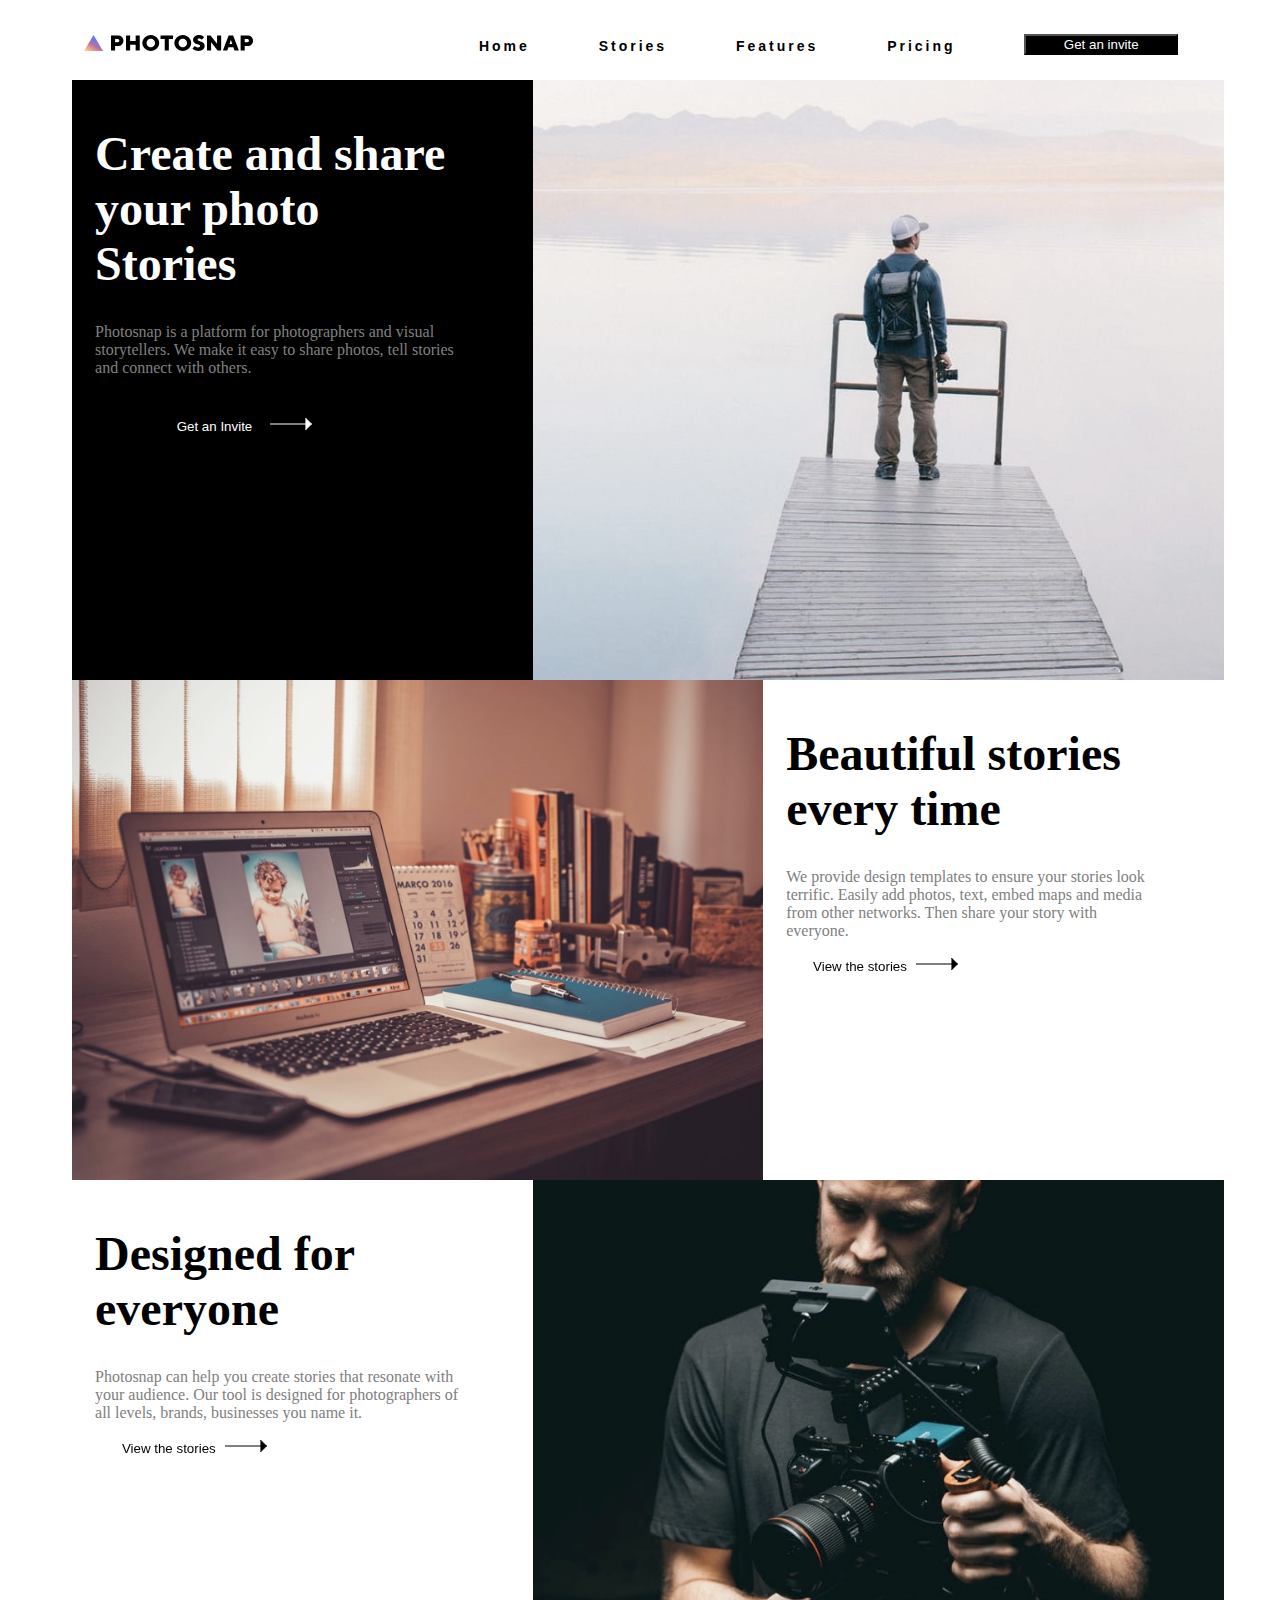
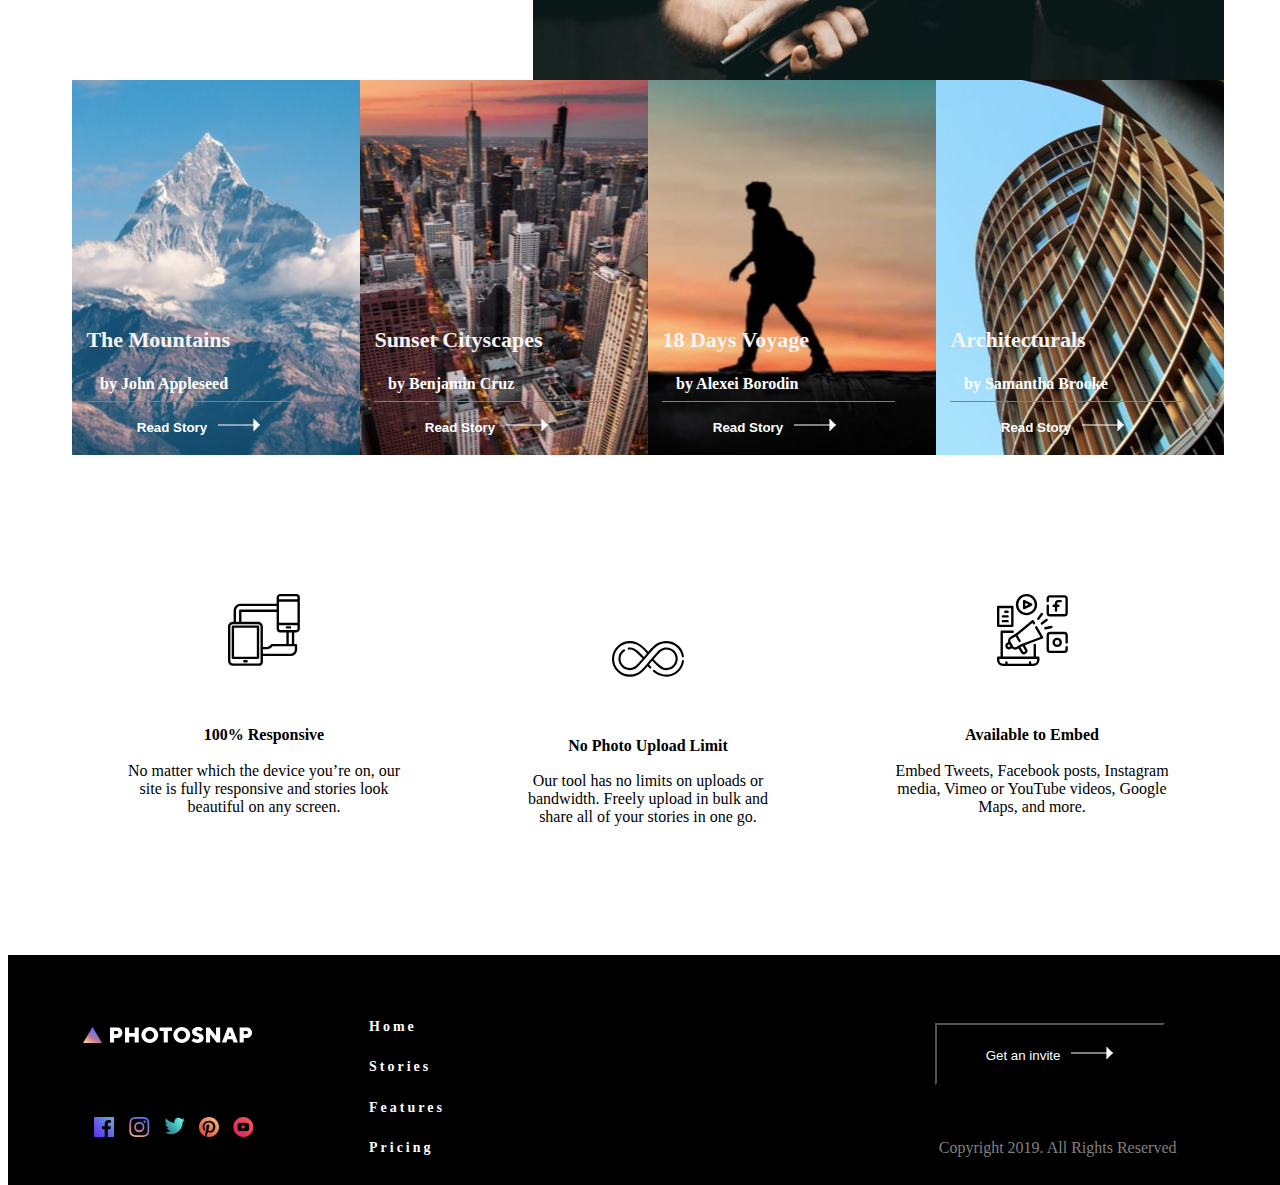
==== commit 5989ef6d: "Add files via upload" ====
--- a/index.html
+++ b/index.html
@@ -40,7 +40,7 @@
 
         <p class="storiesP">Photosnap is a platform for photographers and visual storytellers. We make it 
         easy to share photos, tell stories and connect with others.</p>
-        <p class="storiesActionP1">Get an Invite <a href="http://"><img src="/assets/shared/desktop/arrow-white.svg" class="arrowImg" alt="arrowImg"></a></p>
+        <button class="storiesActionP1">Get an Invite <a href="#"><img src="/assets/shared/desktop/arrow-white.svg" class="arrowImg" alt="arrowImg"></a></button>
       </section>
     </div>
     <div class="stories2 storiesBig">
@@ -54,7 +54,7 @@
         with everyone.</p>
       
 
-        <p class="storiesActionP2">View the stories<a href="http://"><img src="/assets/shared/desktop/arrow-black.svg" class="arrowImg" alt="arrowImg"></a></p>
+        <button class="storiesActionP2">View the stories<a href="#"><img src="/assets/shared/desktop/arrow-black.svg" class="arrowImg" alt="arrowImg"></a></button>
       </section>
     </div>
     <div class="stories3 storiesBig">
@@ -66,7 +66,7 @@
         <p class="storiesP">Photosnap can help you create stories that resonate with your audience.  Our 
         tool is designed for photographers of all levels, brands, businesses you name it. </p>
 
-        <p class="storiesActionP3">View the stories<a href="http://"><img src="/assets/shared/desktop/arrow-black.svg" class="arrowImg" alt="arrowImg"></a></p>
+        <button class="storiesActionP3">View the stories<a href="#"><img src="/assets/shared/desktop/arrow-black.svg" class="arrowImg" alt="arrowImg"></a></button>
       </section>
     </div>
     <section class="storiesSM">
@@ -74,28 +74,28 @@
         <div class="storiesSMWU">
           <h3 class="storiesH3">The Mountains</h3>
           <p class="storiesP4">by John Appleseed</p>
-          <p class="storiesActionP4">Read Story<a href="http://"><img src="/assets/shared/desktop/arrow-white.svg" class="arrowImg" alt="arrowImg"></a></p>
+          <button class="storiesActionP4">Read Story<a href="#"><img src="/assets/shared/desktop/arrow-white.svg" class="arrowImg" alt="arrowImg"></a></button>
         </div>
       </div>
       <div class="stories5">
         <div class="storiesSMWU">
           <h3 class="storiesH3">Sunset Cityscapes</h3>
           <p class="storiesP4">by Benjamin Cruz</p>
-          <p class="storiesActionP4">Read Story<a href="http://"><img src="/assets/shared/desktop/arrow-white.svg" class="arrowImg" alt="arrowImg"></a></p>
+          <button class="storiesActionP4">Read Story<a href="#"><img src="/assets/shared/desktop/arrow-white.svg" class="arrowImg" alt="arrowImg"></a></button>
         </div>
       </div>
       <div class="stories6">
         <div class="storiesSMWU">
           <h3 class="storiesH3">18 Days Voyage</h3>
           <p class="storiesP4">by Alexei Borodin</p>
-          <p class="storiesActionP4">Read Story<a href="http://"><img src="/assets/shared/desktop/arrow-white.svg" class="arrowImg" alt="arrowImg"></a></p>
+          <button class="storiesActionP4">Read Story<a href="#"><img src="/assets/shared/desktop/arrow-white.svg" class="arrowImg" alt="arrowImg"></a></button>
         </div>
       </div>
       <div class="stories7">
         <div class="storiesSMWU">
           <h3 class="storiesH3">Architecturals</h3>
           <p class="storiesP4">by Samantha Brooke</p>
-          <p class="storiesActionP4">Read Story<a href="http://"><img src="/assets/shared/desktop/arrow-white.svg" class="arrowImg" alt="arrow Img"></a></p>
+          <button class="storiesActionP4">Read Story<a href="#"><img src="/assets/shared/desktop/arrow-white.svg" class="arrowImg" alt="arrow Img"></a></button>
         </div>
       </div>
   </section>
@@ -141,7 +141,7 @@
   </ul>
 
 
-  <a id="inviteNavButtonFooter">Get an invite<img src="/assets/shared/desktop/arrow-white.svg" class="arrowImg" alt="arrowImg"></a>
+  <button id="inviteNavButtonFooter">Get an invite<img src="/assets/shared/desktop/arrow-white.svg" class="arrowImg" alt="arrowImg"></button>
 
   <div class="footerCopy"><p>Copyright 2019. All Rights Reserved</p></div>
   
--- a/style.css
+++ b/style.css
@@ -9,7 +9,7 @@
 }
 
 .mainContainer{
-    min-height: calc(100vh - 200px);
+    min-height: calc(100vh - 1200px);
 }
 
 
@@ -82,7 +82,20 @@
     text-align: center;
     margin-left: 8%;
     margin-top: 10%;
-}
+    width: 60%;
+    /* border: none; */
+}
+
+footer{
+    height: 200%;
+    background-color: black;
+    margin-bottom: -15%;
+    padding-top: 30px;
+    text-align: center;
+}
+
+
+
 
 .footerLinks{
     display: flex;
@@ -119,21 +132,33 @@
 .footerCopy{
     margin-top: 10%;
     color: white;
+    padding-bottom: 10%;
 }
 
 .btn-group{
     background-color: black;
     display: flex;
     justify-content: space-between;
-    width:40%;
+    width:50%;
     margin-bottom: 5%;
     margin-top: 3%;
-    margin-left: 30%;
+    margin-left: 0%;
 }
 .socialBtns{
     margin-left: 30%;
     /* padding-left: 3%; */
     
+}
+
+a {
+    color:#000000;
+    }
+
+button:hover,
+a:hover,
+.storiesActionP1:hover,
+#inviteNavButtonFooter:hover{
+    color: orange;
 }
 
 /* ---------------------------------------
@@ -197,11 +222,18 @@
 
 .storiesActionP1{
     color: white;
+    background-color: black;
     margin-left: 5%;
     /* filter: saturate(200) hue-rotate(-140deg); */
     margin-top: 5%;
-    
-}
+    width: 300px;
+    border: none;
+    margin-bottom: 10%;
+    
+}
+/* .storiesActionPP{
+    color: white;
+} */
 
 .arrowImg{
     filter: contrast(100) saturate(200) hue-rotate(140deg);
@@ -215,14 +247,22 @@
 .storiesActionP2,
 .storiesActionP3{
     color: black;
+    background-color: white;
+    width: 200px;
+    border: none;
     margin-left: 5%;
     filter: saturate(200) hue-rotate(-140deg);
     /* margin-top: 5%; */
-    
+    margin-bottom: 10%;
 }
 
 .storiesActionP4{
     margin-top: -10px;
+    width: 40%;
+    color: white;
+    background-color: transparent;
+    border: none;
+    /* margin-left: -5%; */
 }
 .storiesSM{
     display: grid;
@@ -240,8 +280,8 @@
     
     background-repeat: no-repeat;
     background-position: center;
-    background-size: auto;
-    /* width: 100%; */
+    background-size: cover;
+    width: 100%;
     color: white;
     display: grid;
     grid-template-rows: 60% 40%;
@@ -251,11 +291,11 @@
 
 .stories5{
     background-image: url(/assets/stories/mobile/cityscapes.jpg);
-    
+    width: 100%;
     color: white;
     background-repeat: no-repeat;
     background-position: center;
-    background-size: auto;
+    background-size: cover;
    
     display: grid;
     grid-template-rows: 60% 40%;
@@ -264,10 +304,10 @@
 
 .stories6{
     background-image: url(/assets/stories/mobile/18-days-voyage.jpg);
-    
+    width: 100%;
     background-repeat: no-repeat;
     background-position: center;
-    background-size: auto;
+    background-size: cover;
     
     color: white;
     display: grid;
@@ -278,10 +318,10 @@
 
 .stories7{
     background-image: url(/assets/stories/mobile/architecturals.jpg);
-    
+    width: 100%;
     background-repeat: no-repeat;
     background-position: center;
-    background-size: auto;
+    background-size: cover;
     
     color: white;
     display: grid;
@@ -328,12 +368,7 @@
     font-weight: 800;
 }
 
-footer{
-    padding-top: 30px;
-    height: 400px;
-    background-color: #000000;
-    text-align: center;
-}
+
 
 /* ---------------------------------------
 --------------------------------------------
@@ -878,7 +913,7 @@
 --------------------------------------------------------
  ---------------------------------------*/
 
-@media(min-width:500px){
+@media(min-width:600px){
 
     /* Shared styles */
     footer{
@@ -924,7 +959,10 @@
         color: gray;
     }
     /* end shared */
-    /* Index */
+    /* ------------------------------------------
+    -----------------------------------------
+   Index  -----------------------------------------
+    --------------------------------------------*/
     .mainStories{
         display: grid;
         grid-template-rows: 600px 500px 500px;
@@ -990,7 +1028,8 @@
 
     .storiesSM{
         display: grid;
-        grid-template-columns: 1fr 1fr;
+        width: 100%;
+        grid-template-columns: 50% 50%;
         grid-template-rows: 375px 375px;
     }
 
@@ -1009,6 +1048,10 @@
     .stories7{
         grid-column: 2/3;
         grid-row: 2/3;
+    }
+    .storiesActionP4{
+        width: 100%;
+        padding-right: 20%;
     }
 
     .featuresDiv{
@@ -1445,7 +1488,7 @@
 
     .storiesSM {
         display: grid;
-        grid-template-columns: repeat(4, 1fr);
+        grid-template-columns: repeat(4, 25%);
         grid-template-rows: 375px;
         height: 100%;
         
@@ -1453,18 +1496,22 @@
     .stories4{
         grid-column: 1/2;
         grid-row: 1/2;
+        background-size: cover;
     }
     .stories5{
         grid-column: 2/3;
         grid-row: 1/2;
+        background-size: cover;
     }
     .stories6{
         grid-column: 3/4;
         grid-row: 1/2;
+        background-size: cover;
     }
     .stories7{
         grid-column: 4/5;
         grid-row: 1/2;
+        background-size: cover;
     }
 
     .featuresDiv{
@@ -1789,6 +1836,15 @@
 } 
 /* end desktop */
 
+/* -----------------------------------------------------------
+larger desktop-----------------------------------------------------------
+-----------------------------------------------------------*/
+@media(min-width:1350){
+
+
+
+
+}
 
 
 
